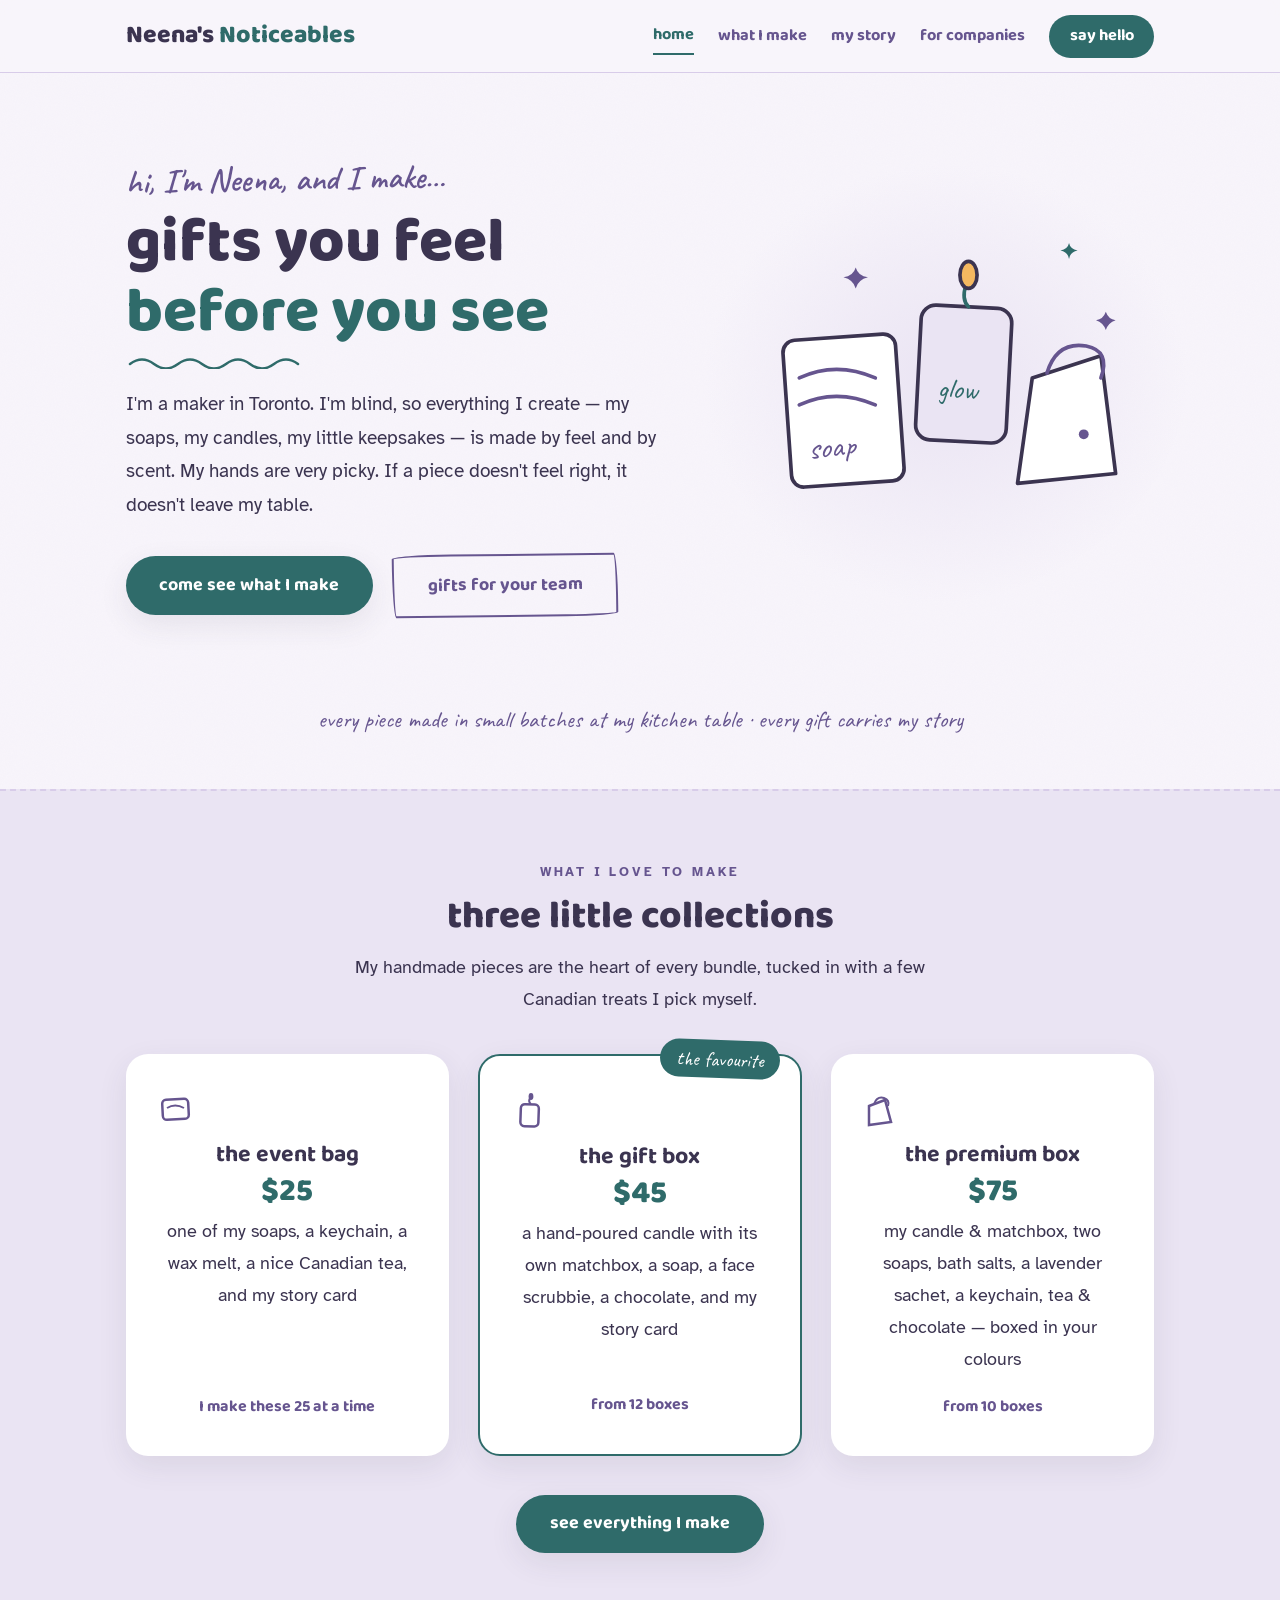
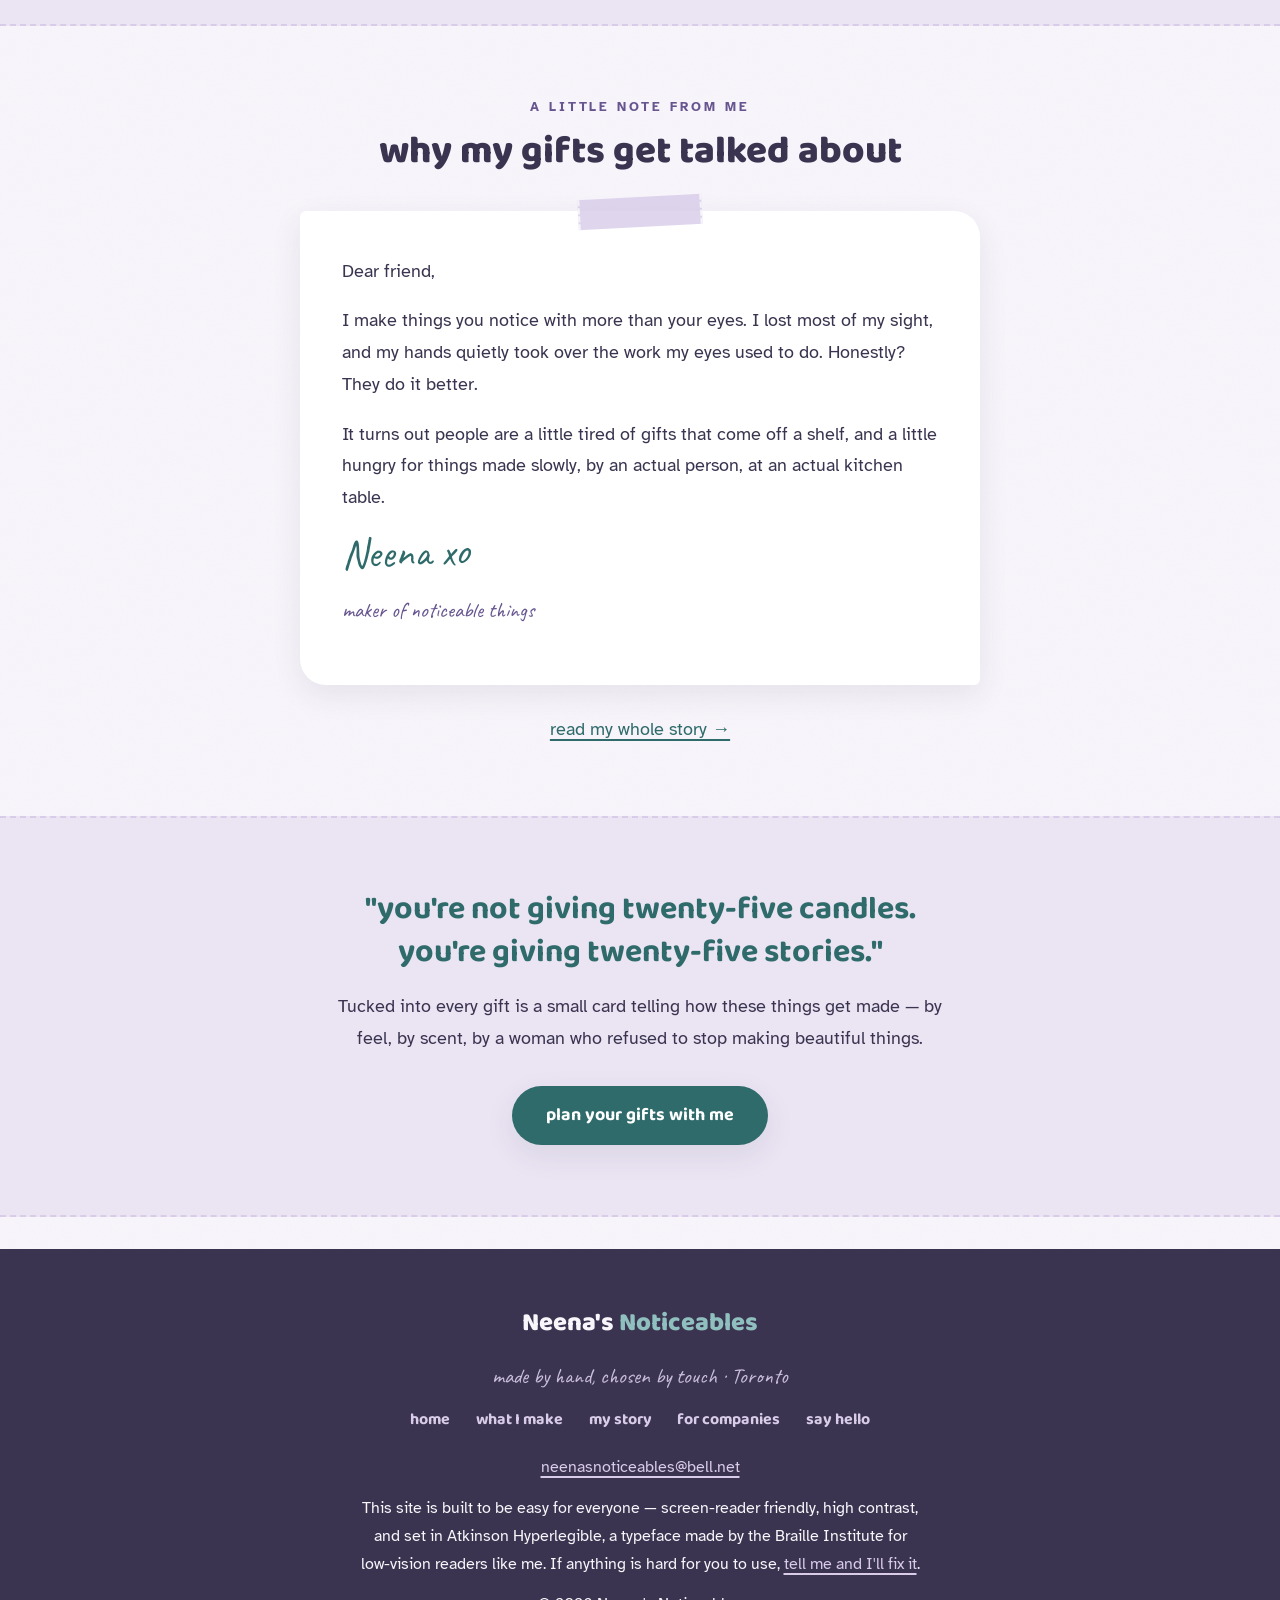
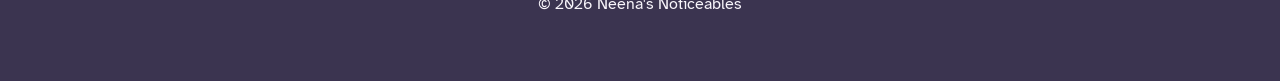
==== index.html @ d95deb3e "New hero hook: gifts you feel before you see" ====
<!DOCTYPE html>
<html lang="en">
<head>
<meta charset="UTF-8">
<meta name="viewport" content="width=device-width, initial-scale=1.0">
<title>Neena's Noticeables — handmade gifts you feel before you see</title>
<meta name="description" content="Handmade soaps, candles and keepsakes by Neena, a blind maker in Toronto. Gift bags for companies and people who want gifts worth talking about.">
<link rel="preconnect" href="https://fonts.googleapis.com">
<link rel="preconnect" href="https://fonts.gstatic.com" crossorigin>
<link href="https://fonts.googleapis.com/css2?family=Baloo+2:wght@500;600;700;800&family=Caveat:wght@600;700&family=Atkinson+Hyperlegible:ital,wght@0,400;0,700;1,400&display=swap" rel="stylesheet">
<link rel="stylesheet" href="styles.css">
</head>
<body>
<a class="skip-link" href="#main">Skip to main content</a>
<header class="site">
  <div class="bar">
    <a class="logo" href="/">Neena's <span>Noticeables</span></a>
    <nav class="main" aria-label="Main navigation">
      <a href="/" aria-current="page">home</a>
      <a href="/collections.html">what I make</a>
      <a href="/story.html">my story</a>
      <a href="/companies.html">for companies</a>
      <a class="cta" href="/contact.html">say hello</a>
    </nav>
  </div>
</header>
<main id="main">

<section class="hero">
  <div class="wrap">
    <div class="grid2">
      <div>
        <p class="hello">hi, I'm Neena, and I make…</p>
        <h1>gifts you feel <span>before you see</span></h1>
        <svg class="squiggle" width="190" height="14" viewBox="0 0 190 14" aria-hidden="true" fill="none"><path d="M4 9 q 12 -9 24 0 t 24 0 t 24 0 t 24 0 t 24 0 t 24 0 t 24 0" stroke="currentColor" stroke-width="2.5" stroke-linecap="round"/></svg>
        <p class="lede">I'm a maker in Toronto. I'm blind, so everything I create — my soaps, my candles, my little keepsakes — is made by feel and by scent. My hands are very picky. If a piece doesn't feel right, it doesn't leave my table.</p>
        <a class="btn" href="/collections.html">come see what I make</a>
        <a class="btn ghost" href="/companies.html" style="margin-left:0.9rem;">gifts for your team</a>
      </div>
      <div class="blob" aria-hidden="true">
        <svg viewBox="0 0 340 300" fill="none" xmlns="http://www.w3.org/2000/svg">
          <g stroke="#3B3450" stroke-width="3" stroke-linecap="round" stroke-linejoin="round">
            <rect x="36" y="120" width="92" height="120" rx="10" transform="rotate(-4 36 120)" fill="#fff"/>
            <path d="M50 150 q 30 -14 62 0" stroke="#66558F"/>
            <path d="M50 172 q 30 -14 62 0" stroke="#66558F"/>
            <text x="58" y="216" font-family="Caveat, cursive" font-size="26" fill="#66558F" stroke="none" transform="rotate(-4 58 216)">soap</text>
            <rect x="150" y="90" width="74" height="110" rx="12" transform="rotate(3 150 90)" fill="#EAE4F3"/>
            <path d="M186 74 q -4 12 2 18" stroke="#2F6B6A"/>
            <ellipse cx="188" cy="66" rx="7" ry="11" fill="#F4B860" stroke="#3B3450"/>
            <text x="162" y="166" font-family="Caveat, cursive" font-size="24" fill="#2F6B6A" stroke="none" transform="rotate(3 162 166)">glow</text>
            <path d="M240 150 l 56 -18 l 12 96 l -80 8 z" fill="#fff"/>
            <path d="M252 146 q 8 -26 32 -22 q 20 4 12 26" stroke="#66558F" fill="none"/>
            <circle cx="282" cy="196" r="4" fill="#66558F" stroke="none"/>
          </g>
          <g fill="#66558F">
            <path d="M96 60 q 2 7 10 8 q -8 2 -10 9 q -2 -7 -10 -9 q 8 -1 10 -8z"/>
            <path d="M300 96 q 2 6 8 7 q -6 2 -8 8 q -2 -6 -8 -8 q 6 -1 8 -7z"/>
            <path d="M270 40 q 1 5 7 6 q -6 1 -7 7 q -1 -6 -7 -7 q 6 -1 7 -6z" fill="#2F6B6A"/>
          </g>
        </svg>
      </div>
    </div>
  </div>
</section>

<div class="trustline">
  <div class="wrap"><p>every piece made in small batches at my kitchen table · every gift carries my story</p></div>
</div>

<section class="band">
  <div class="wrap center">
    <span class="eyebrow">what I love to make</span>
    <h2>three little collections</h2>
    <p class="narrow">My handmade pieces are the heart of every bundle, tucked in with a few Canadian treats I pick myself.</p>
    <div class="cards">
      <article class="card">
        <svg class="icon-doodle" width="38" height="38" viewBox="0 0 38 38" fill="none" aria-hidden="true"><rect x="6" y="10" width="26" height="20" rx="4" stroke="currentColor" stroke-width="2.5" transform="rotate(-3 6 10)"/><path d="M11 18 q 8 -5 17 0" stroke="currentColor" stroke-width="2"/></svg>
        <h3>the event bag</h3>
        <p class="price">$25</p>
        <p>one of my soaps, a keychain, a wax melt, a nice Canadian tea, and my story card</p>
        <p class="min">I make these 25 at a time</p>
      </article>
      <article class="card featured">
        <svg class="icon-doodle" width="38" height="38" viewBox="0 0 38 38" fill="none" aria-hidden="true"><rect x="10" y="12" width="18" height="22" rx="4" stroke="currentColor" stroke-width="2.5" transform="rotate(2 10 12)"/><path d="M19 6 q -2 4 1 6" stroke="currentColor" stroke-width="2"/><ellipse cx="20" cy="4.5" rx="2.4" ry="3.4" fill="currentColor"/></svg>
        <h3>the gift box</h3>
        <p class="price">$45</p>
        <p>a hand-poured candle with its own matchbox, a soap, a face scrubbie, a chocolate, and my story card</p>
        <p class="min">from 12 boxes</p>
      </article>
      <article class="card">
        <svg class="icon-doodle" width="38" height="38" viewBox="0 0 38 38" fill="none" aria-hidden="true"><path d="M8 16 l 16 -6 l 6 22 l -22 3 z" stroke="currentColor" stroke-width="2.5"/><path d="M13 14 q 3 -8 10 -6 q 6 2 4 8" stroke="currentColor" stroke-width="2" fill="none"/></svg>
        <h3>the premium box</h3>
        <p class="price">$75</p>
        <p>my candle &amp; matchbox, two soaps, bath salts, a lavender sachet, a keychain, tea &amp; chocolate — boxed in your colours</p>
        <p class="min">from 10 boxes</p>
      </article>
    </div>
    <p style="margin-top:2.4rem;"><a class="btn" href="/collections.html">see everything I make</a></p>
  </div>
</section>

<section>
  <div class="wrap center">
    <span class="eyebrow">a little note from me</span>
    <h2>why my gifts get talked about</h2>
    <div class="letter-card">
      <p>Dear friend,</p>
      <p>I make things you notice with more than your eyes. I lost most of my sight, and my hands quietly took over the work my eyes used to do. Honestly? They do it better.</p>
      <p>It turns out people are a little tired of gifts that come off a shelf, and a little hungry for things made slowly, by an actual person, at an actual kitchen table.</p>
      <p class="signature" aria-label="Signed, Neena">Neena xo</p>
      <p class="sigrole">maker of noticeable things</p>
    </div>
    <p style="margin-top:1.8rem;"><a href="/story.html">read my whole story →</a></p>
  </div>
</section>

<section class="band">
  <div class="wrap center">
    <p class="bigquote">"you're not giving twenty-five candles.<br>you're giving twenty-five stories."</p>
    <p class="narrow">Tucked into every gift is a small card telling how these things get made — by feel, by scent, by a woman who refused to stop making beautiful things.</p>
    <p style="margin-top:2rem;"><a class="btn" href="/contact.html">plan your gifts with me</a></p>
  </div>
</section>

</main>
<footer class="site-footer">
  <div class="wrap">
    <p style="font-family:'Baloo 2',cursive;font-weight:800;font-size:1.6rem;">Neena's <span style="color:#8FBFBE;">Noticeables</span></p>
    <p class="hand" style="font-size:1.35rem;color:#C9BEDD;">made by hand, chosen by touch · Toronto</p>
    <nav aria-label="Footer"><a href="/">home</a><a href="/collections.html">what I make</a><a href="/story.html">my story</a><a href="/companies.html">for companies</a><a href="/contact.html">say hello</a></nav>
    <p><a href="mailto:neenasnoticeables@bell.net">neenasnoticeables@bell.net</a></p>
    <p style="max-width:560px;margin:0.8rem auto;">This site is built to be easy for everyone — screen-reader friendly, high contrast, and set in Atkinson Hyperlegible, a typeface made by the Braille Institute for low-vision readers like me. If anything is hard for you to use, <a href="mailto:neenasnoticeables@bell.net">tell me and I'll fix it</a>.</p>
    <p>&copy; 2026 Neena's Noticeables</p>
  </div>
</footer>
</body>
</html>
---- styles.css ----
:root{--paper:#F8F5FB;--lavender:#EAE4F3;--lavender-deep:#D8CCE9;--ink:#3B3450;--teal:#2F6B6A;--teal-dark:#245453;--plum:#66558F;--white:#FFFFFF;--shadow:0 10px 30px rgba(59,52,80,0.09);}
*{margin:0;padding:0;box-sizing:border-box;}
html{scroll-behavior:smooth;}
body{background-color:var(--paper);background-image:url("data:image/svg+xml,%3Csvg xmlns='http://www.w3.org/2000/svg' width='240' height='240'%3E%3Cfilter id='n'%3E%3CfeTurbulence type='fractalNoise' baseFrequency='0.9' numOctaves='2'/%3E%3CfeColorMatrix values='0 0 0 0 0.42 0 0 0 0 0.37 0 0 0 0 0.56 0 0 0 0.03 0'/%3E%3C/filter%3E%3Crect width='240' height='240' filter='url(%23n)'/%3E%3C/svg%3E");color:var(--ink);font-family:'Atkinson Hyperlegible',Arial,sans-serif;font-size:1.14rem;line-height:1.75;overflow-x:hidden;}
h1,h2,h3{font-family:'Baloo 2',cursive;line-height:1.12;font-weight:800;color:var(--ink);}
h1{font-size:clamp(2.5rem,5.5vw,3.9rem);}
h2{font-size:clamp(1.8rem,3.6vw,2.4rem);margin-bottom:0.9rem;}
h3{font-size:1.45rem;font-weight:700;}
.hand{font-family:'Caveat',cursive;}
a{color:var(--teal);text-decoration-thickness:1.5px;text-underline-offset:4px;}
a:focus,button:focus,input:focus,textarea:focus,select:focus{outline:3px solid var(--teal);outline-offset:3px;}
.skip-link{position:absolute;left:-9999px;top:0;background:var(--ink);color:var(--paper);padding:0.8rem 1.4rem;z-index:200;font-weight:700;text-decoration:none;}
.skip-link:focus{left:0.5rem;top:0.5rem;}
.wrap{max-width:1080px;margin:0 auto;padding:0 1.6rem;}
.center{text-align:center;}
.narrow{max-width:640px;margin-left:auto;margin-right:auto;}
.eyebrow{display:block;text-transform:uppercase;letter-spacing:0.22em;font-size:0.8rem;font-weight:700;color:var(--plum);margin-bottom:0.7rem;}

header.site{position:sticky;top:0;z-index:100;background:rgba(248,245,251,0.85);backdrop-filter:blur(10px);-webkit-backdrop-filter:blur(10px);border-bottom:1px solid var(--lavender-deep);}
header.site .bar{max-width:1080px;margin:0 auto;padding:0.9rem 1.6rem;display:flex;align-items:center;justify-content:space-between;gap:1rem;flex-wrap:wrap;}
.logo{font-family:'Baloo 2',cursive;font-size:1.55rem;font-weight:800;color:var(--ink);text-decoration:none;}
.logo span{color:var(--teal);}
nav.main{display:flex;gap:1.5rem;flex-wrap:wrap;align-items:center;}
nav.main a{font-family:'Baloo 2',cursive;font-size:1.02rem;font-weight:700;color:var(--plum);text-decoration:none;padding:0.2rem 0;}
nav.main a:hover{color:var(--teal);text-decoration:underline;text-decoration-style:wavy;text-decoration-thickness:1.5px;text-underline-offset:6px;}
nav.main a[aria-current="page"]{color:var(--teal);border-bottom:2.5px solid var(--teal);}
nav.main a.cta{background:var(--teal);color:#fff;padding:0.45rem 1.3rem;border-radius:100px;border-bottom:none;}
nav.main a.cta:hover{background:var(--teal-dark);text-decoration:none;}

.btn{display:inline-block;font-family:'Baloo 2',cursive;font-size:1.12rem;font-weight:700;background:var(--teal);color:#fff;text-decoration:none;border:none;cursor:pointer;padding:0.85rem 2.1rem;border-radius:100px;box-shadow:var(--shadow);transition:transform .15s,background .15s;}
.btn:hover{background:var(--teal-dark);transform:translateY(-2px);}
.btn.ghost{background:transparent;color:var(--plum);border:2.5px solid var(--plum);border-radius:255px 18px 225px 18px/18px 225px 18px 255px;box-shadow:none;transform:rotate(-0.6deg);}
.btn.ghost:hover{background:var(--plum);color:#fff;}

section{padding:4.4rem 0;}
.hero{padding:4.8rem 0 4rem;position:relative;}
.hero .grid2{display:grid;grid-template-columns:1.15fr 0.85fr;gap:3rem;align-items:center;}
.hero .hello{font-family:'Caveat',cursive;font-size:clamp(1.6rem,3vw,2.1rem);font-weight:600;color:var(--plum);display:inline-block;transform:rotate(-1deg);}
.hero h1 span{color:var(--teal);}
.hero p.lede{font-size:1.2rem;margin:1.2rem 0 2rem;max-width:540px;}
.blob{position:relative;}
.blob::before{content:"";position:absolute;inset:-8%;background:radial-gradient(closest-side,var(--lavender) 0%,transparent 100%);border-radius:48% 52% 55% 45%/50% 46% 54% 50%;z-index:0;}
.blob svg{position:relative;z-index:1;width:100%;height:auto;}
.squiggle{display:block;margin:0.4rem 0 0;color:var(--teal);}

.trustline{padding:1.2rem 0 3rem;}
.trustline p{font-family:'Caveat',cursive;font-size:1.45rem;color:var(--plum);text-align:center;}

.cards{display:grid;grid-template-columns:repeat(auto-fit,minmax(255px,1fr));gap:1.8rem;margin-top:2.4rem;}
.card{background:var(--white);border-radius:22px;padding:2.2rem 1.9rem;box-shadow:var(--shadow);display:flex;flex-direction:column;gap:0.5rem;transition:transform .18s;}
.card:hover{transform:translateY(-4px) rotate(-0.4deg);}
.card .price{font-family:'Baloo 2',cursive;font-size:2rem;font-weight:800;color:var(--teal);line-height:1;}
.card .min{font-family:'Baloo 2',cursive;font-size:1rem;font-weight:700;color:var(--plum);margin-top:auto;padding-top:0.6rem;}
.card.featured{border:2.5px solid var(--teal);position:relative;}
.card.featured::after{content:"the favourite";font-family:'Caveat',cursive;font-size:1.25rem;color:#fff;background:var(--teal);padding:0.1rem 1rem;border-radius:100px;position:absolute;top:-16px;right:20px;transform:rotate(2deg);}
.icon-doodle{color:var(--plum);margin-bottom:0.4rem;}

.band{background:var(--lavender);border-top:2.5px dashed var(--lavender-deep);border-bottom:2.5px dashed var(--lavender-deep);}
.bigquote{font-family:'Baloo 2',cursive;font-weight:700;font-size:clamp(1.5rem,3vw,2rem);color:var(--teal);line-height:1.35;max-width:680px;margin:0 auto 1rem;}

.letter-card{background:var(--white);max-width:680px;margin:2.4rem auto 0;padding:2.8rem 2.6rem 2.4rem;text-align:left;border-radius:6px 26px 6px 26px;box-shadow:var(--shadow);position:relative;}
.letter-card::before{content:"";position:absolute;top:-14px;left:50%;transform:translateX(-50%) rotate(-3deg);width:120px;height:30px;background:rgba(216,204,233,0.8);border-left:2px dashed rgba(255,255,255,0.7);border-right:2px dashed rgba(255,255,255,0.7);}
.letter-card p{margin-bottom:1.1rem;}
.signature{font-family:'Caveat',cursive;font-size:2.6rem;color:var(--teal);line-height:1;transform:rotate(-2deg);display:inline-block;}
.sigrole{font-family:'Caveat',cursive;font-size:1.35rem;color:var(--plum);}

.steps{max-width:620px;margin:2.2rem auto 0;text-align:left;}
.step{display:flex;gap:1.3rem;margin-bottom:1.7rem;align-items:baseline;}
.step .num{font-family:'Baloo 2',cursive;font-size:1.8rem;font-weight:800;color:var(--teal);min-width:2.1rem;text-align:center;line-height:1;}
.step p strong{font-family:'Baloo 2',cursive;font-size:1.22rem;font-weight:700;display:block;line-height:1.25;}

form.sheet{max-width:560px;margin:2.2rem auto 0;text-align:left;background:var(--white);padding:2.6rem 2.4rem;border-radius:22px;box-shadow:var(--shadow);}
.field{margin-bottom:1.4rem;}
label{display:block;font-family:'Baloo 2',cursive;font-size:1.08rem;font-weight:700;margin-bottom:0.3rem;}
input,textarea,select{width:100%;padding:0.8rem;font-size:1.08rem;font-family:'Atkinson Hyperlegible',Arial,sans-serif;border:2px solid var(--lavender-deep);border-radius:12px;background:var(--paper);color:var(--ink);}
input:focus,textarea:focus,select:focus{border-color:var(--teal);}
textarea{min-height:120px;}

.faq details{background:var(--white);border-radius:16px;box-shadow:var(--shadow);margin-bottom:1rem;padding:1.1rem 1.5rem;}
.faq summary{font-family:'Baloo 2',cursive;font-weight:700;font-size:1.15rem;cursor:pointer;color:var(--ink);}
.faq details[open] summary{color:var(--teal);margin-bottom:0.5rem;}

footer.site-footer{background:var(--ink);color:var(--paper);padding:3.2rem 0;font-size:1rem;text-align:center;margin-top:2rem;}
footer.site-footer a{color:var(--lavender-deep);}
footer.site-footer p{margin-bottom:0.7rem;}
footer.site-footer nav{display:flex;gap:1.6rem;justify-content:center;flex-wrap:wrap;margin-bottom:1.2rem;}
footer.site-footer nav a{font-family:'Baloo 2',cursive;font-weight:700;text-decoration:none;}
footer.site-footer nav a:hover{text-decoration:underline;}

@media (max-width:820px){.hero .grid2{grid-template-columns:1fr;gap:2rem;}.blob{max-width:420px;margin:0 auto;}}
@media (prefers-reduced-motion:reduce){*{transition:none!important;animation:none!important;}html{scroll-behavior:auto;}}
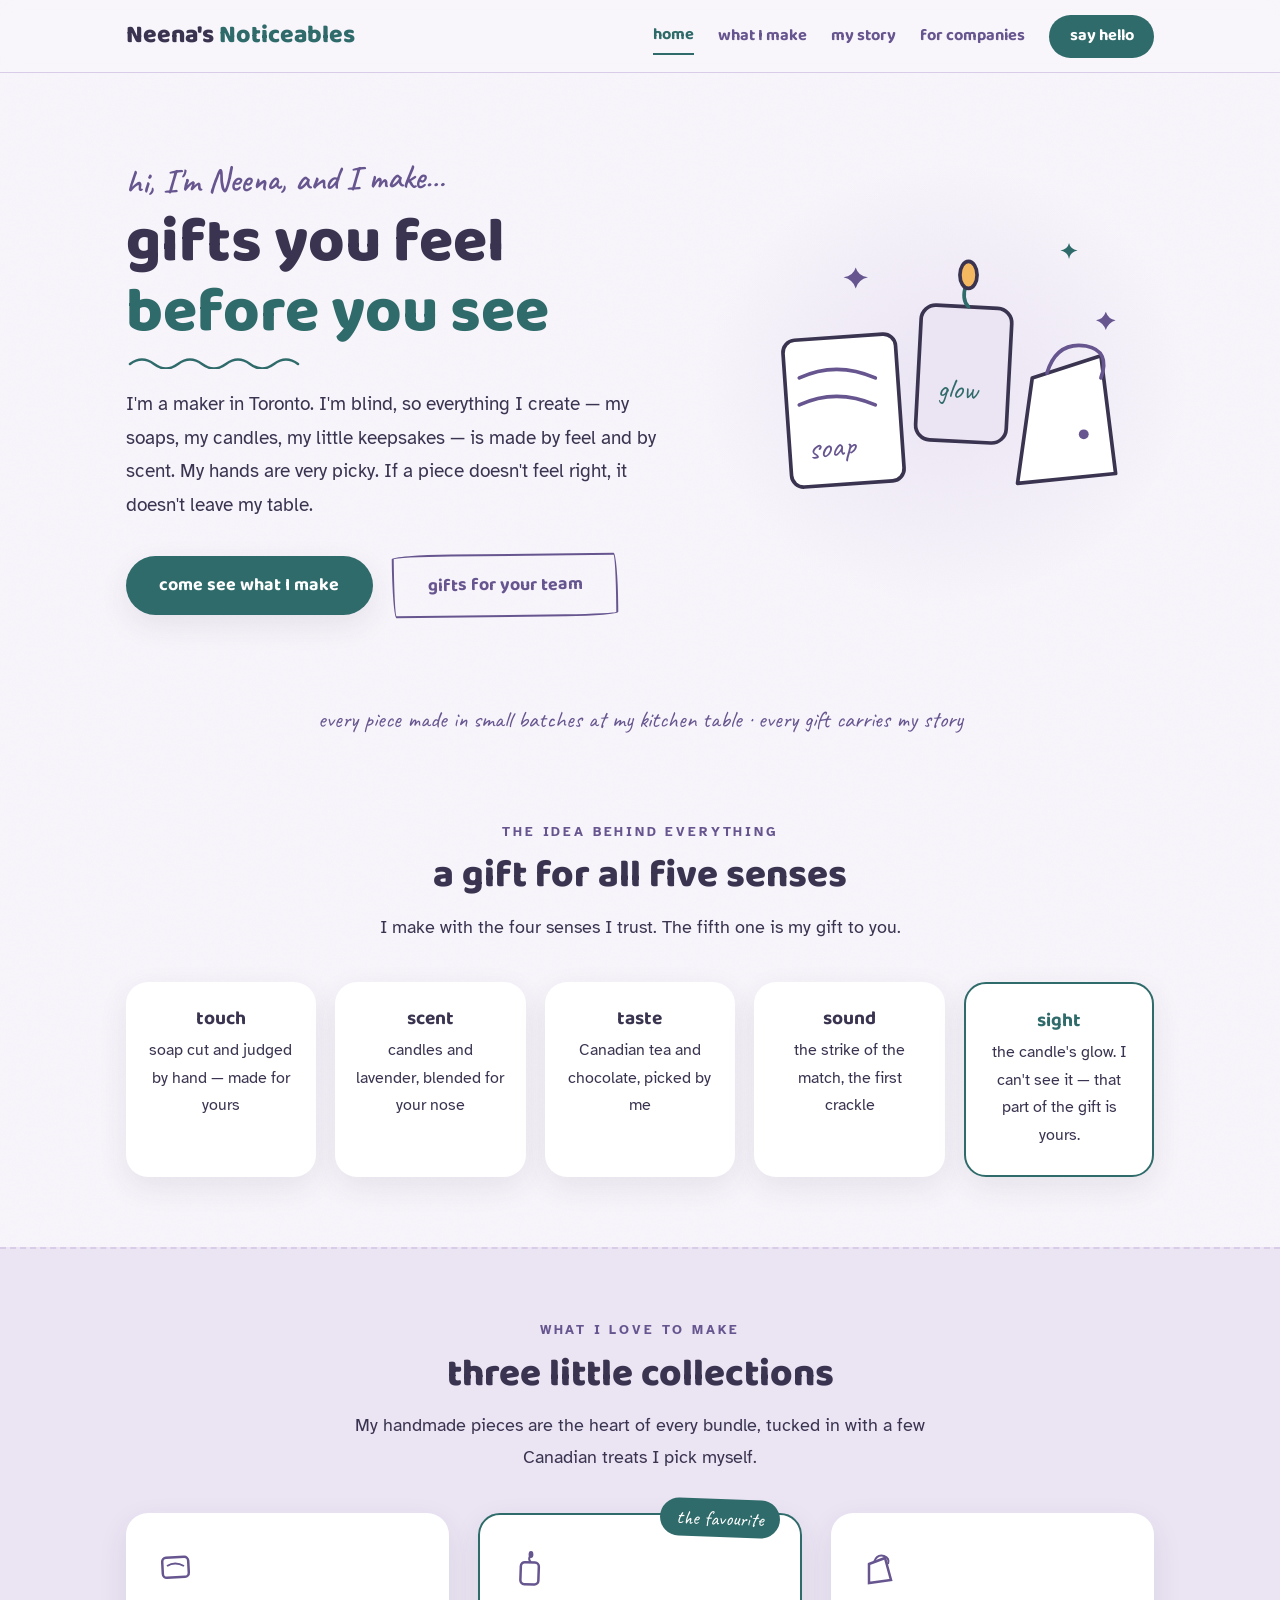
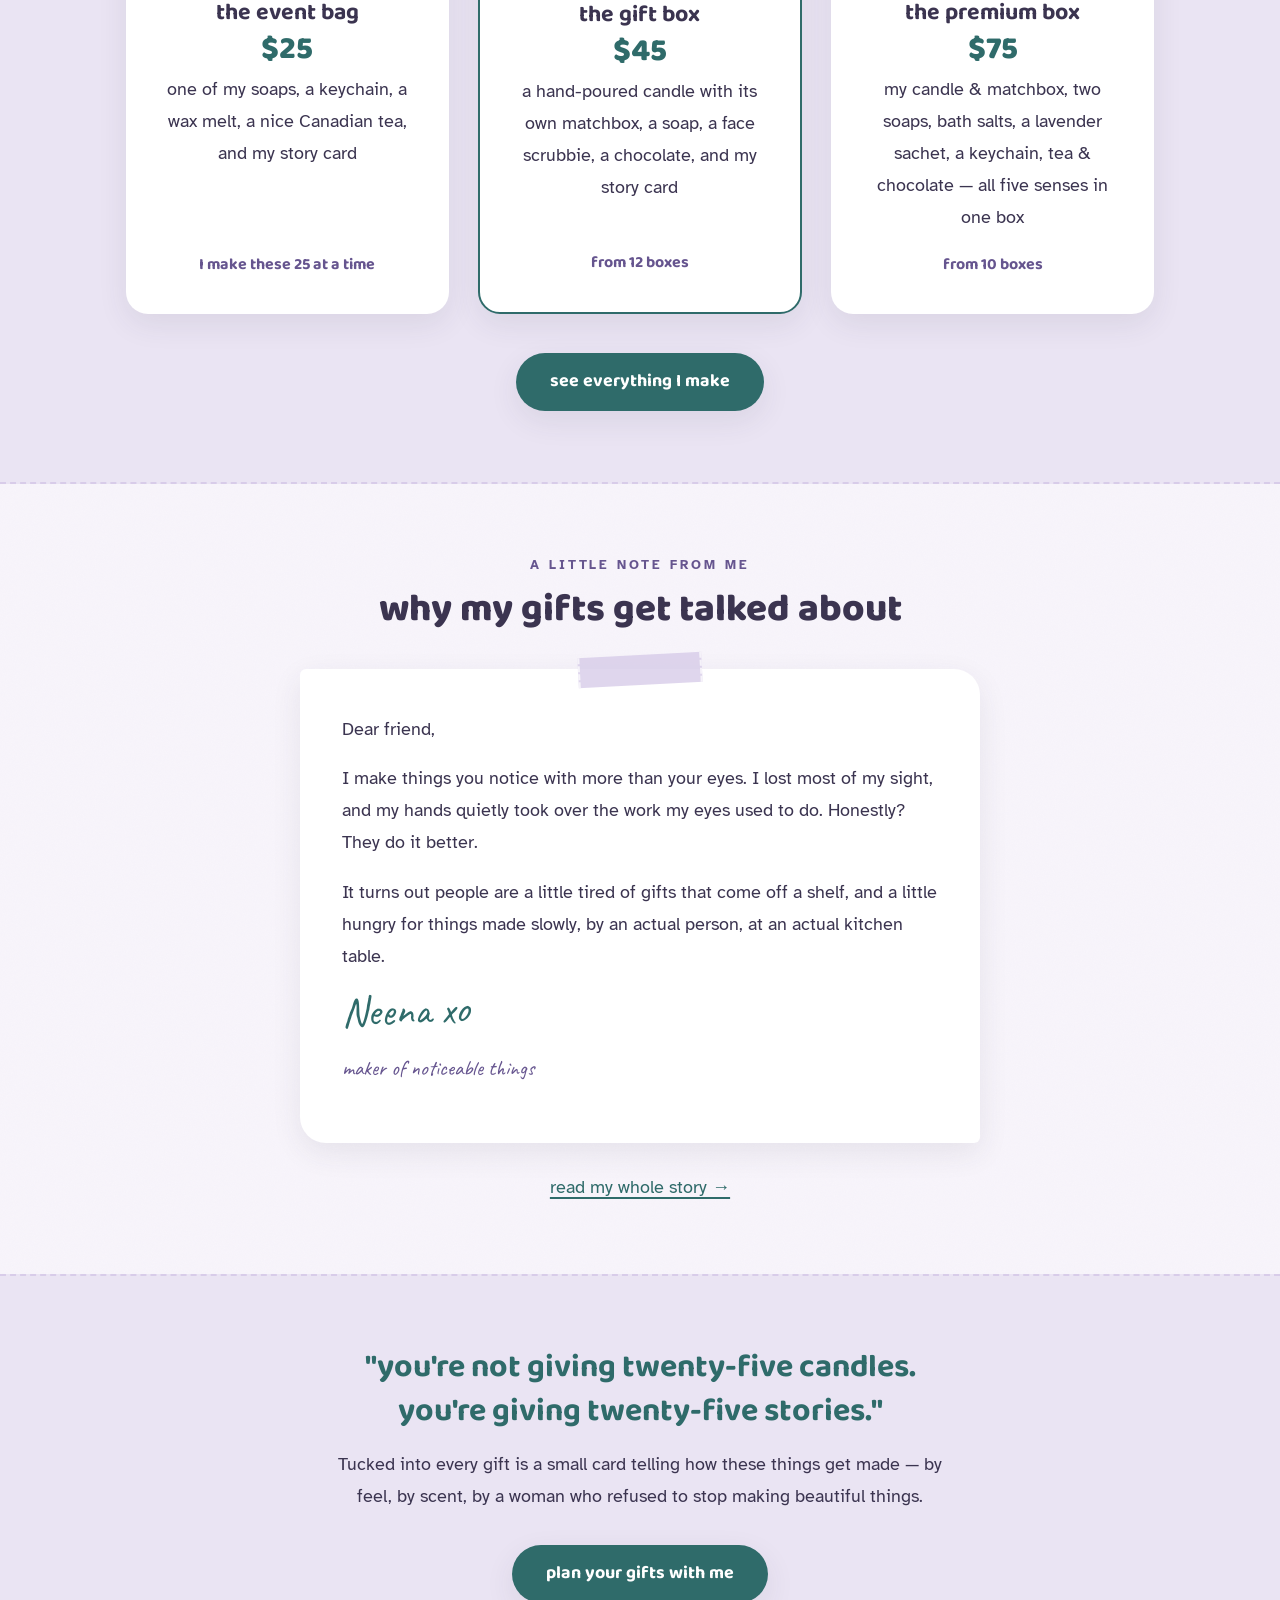
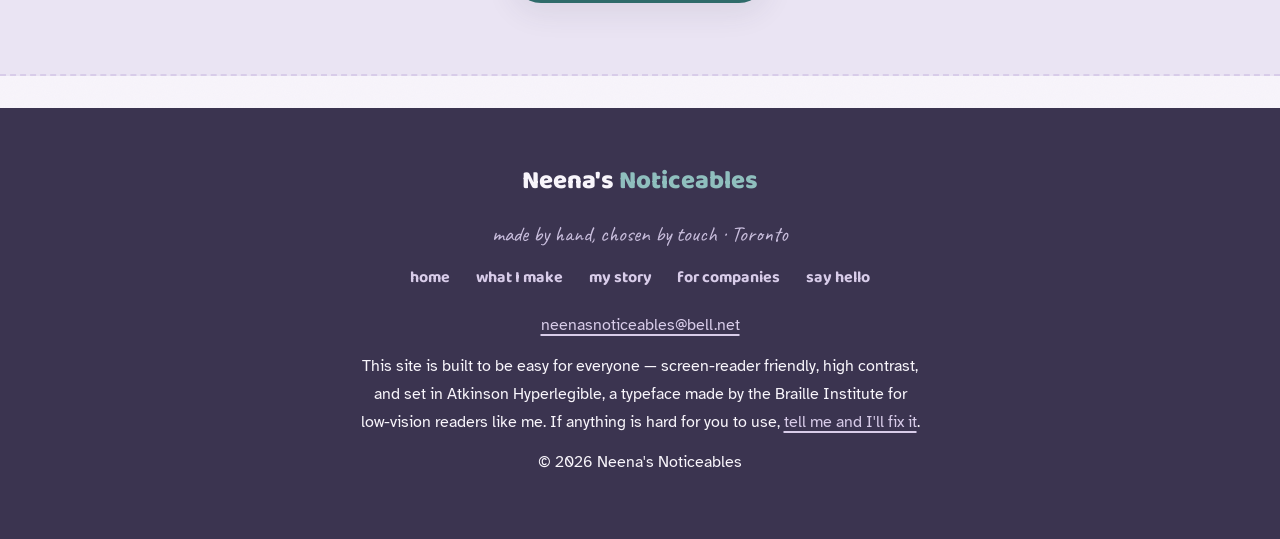
==== commit 1c9a06c2: "Add five senses section — the brand concept" ====
--- a/index.html
+++ b/index.html
@@ -4,7 +4,7 @@
 <meta charset="UTF-8">
 <meta name="viewport" content="width=device-width, initial-scale=1.0">
 <title>Neena's Noticeables — handmade gifts you feel before you see</title>
-<meta name="description" content="Handmade soaps, candles and keepsakes by Neena, a blind maker in Toronto. Gift bags for companies and people who want gifts worth talking about.">
+<meta name="description" content="Handmade soaps, candles and keepsakes by Neena, a blind maker in Toronto. Five-senses gift experiences for companies and people who want gifts worth talking about.">
 <link rel="preconnect" href="https://fonts.googleapis.com">
 <link rel="preconnect" href="https://fonts.gstatic.com" crossorigin>
 <link href="https://fonts.googleapis.com/css2?family=Baloo+2:wght@500;600;700;800&family=Caveat:wght@600;700&family=Atkinson+Hyperlegible:ital,wght@0,400;0,700;1,400&display=swap" rel="stylesheet">
@@ -67,6 +67,21 @@
   <div class="wrap"><p>every piece made in small batches at my kitchen table · every gift carries my story</p></div>
 </div>
 
+<section style="padding-top:2rem;">
+  <div class="wrap center">
+    <span class="eyebrow">the idea behind everything</span>
+    <h2>a gift for all five senses</h2>
+    <p class="narrow">I make with the four senses I trust. The fifth one is my gift to you.</p>
+    <div class="cards" style="grid-template-columns:repeat(auto-fit,minmax(168px,1fr));gap:1.2rem;">
+      <div class="card" style="padding:1.6rem 1.3rem;"><h3 style="font-size:1.2rem;">touch</h3><p style="font-size:0.98rem;">soap cut and judged by hand — made for yours</p></div>
+      <div class="card" style="padding:1.6rem 1.3rem;"><h3 style="font-size:1.2rem;">scent</h3><p style="font-size:0.98rem;">candles and lavender, blended for your nose</p></div>
+      <div class="card" style="padding:1.6rem 1.3rem;"><h3 style="font-size:1.2rem;">taste</h3><p style="font-size:0.98rem;">Canadian tea and chocolate, picked by me</p></div>
+      <div class="card" style="padding:1.6rem 1.3rem;"><h3 style="font-size:1.2rem;">sound</h3><p style="font-size:0.98rem;">the strike of the match, the first crackle</p></div>
+      <div class="card" style="padding:1.6rem 1.3rem;border:2.5px solid var(--teal);"><h3 style="font-size:1.2rem;color:var(--teal);">sight</h3><p style="font-size:0.98rem;">the candle's glow. I can't see it — that part of the gift is yours.</p></div>
+    </div>
+  </div>
+</section>
+
 <section class="band">
   <div class="wrap center">
     <span class="eyebrow">what I love to make</span>
@@ -91,7 +106,7 @@
         <svg class="icon-doodle" width="38" height="38" viewBox="0 0 38 38" fill="none" aria-hidden="true"><path d="M8 16 l 16 -6 l 6 22 l -22 3 z" stroke="currentColor" stroke-width="2.5"/><path d="M13 14 q 3 -8 10 -6 q 6 2 4 8" stroke="currentColor" stroke-width="2" fill="none"/></svg>
         <h3>the premium box</h3>
         <p class="price">$75</p>
-        <p>my candle &amp; matchbox, two soaps, bath salts, a lavender sachet, a keychain, tea &amp; chocolate — boxed in your colours</p>
+        <p>my candle &amp; matchbox, two soaps, bath salts, a lavender sachet, a keychain, tea &amp; chocolate — all five senses in one box</p>
         <p class="min">from 10 boxes</p>
       </article>
     </div>
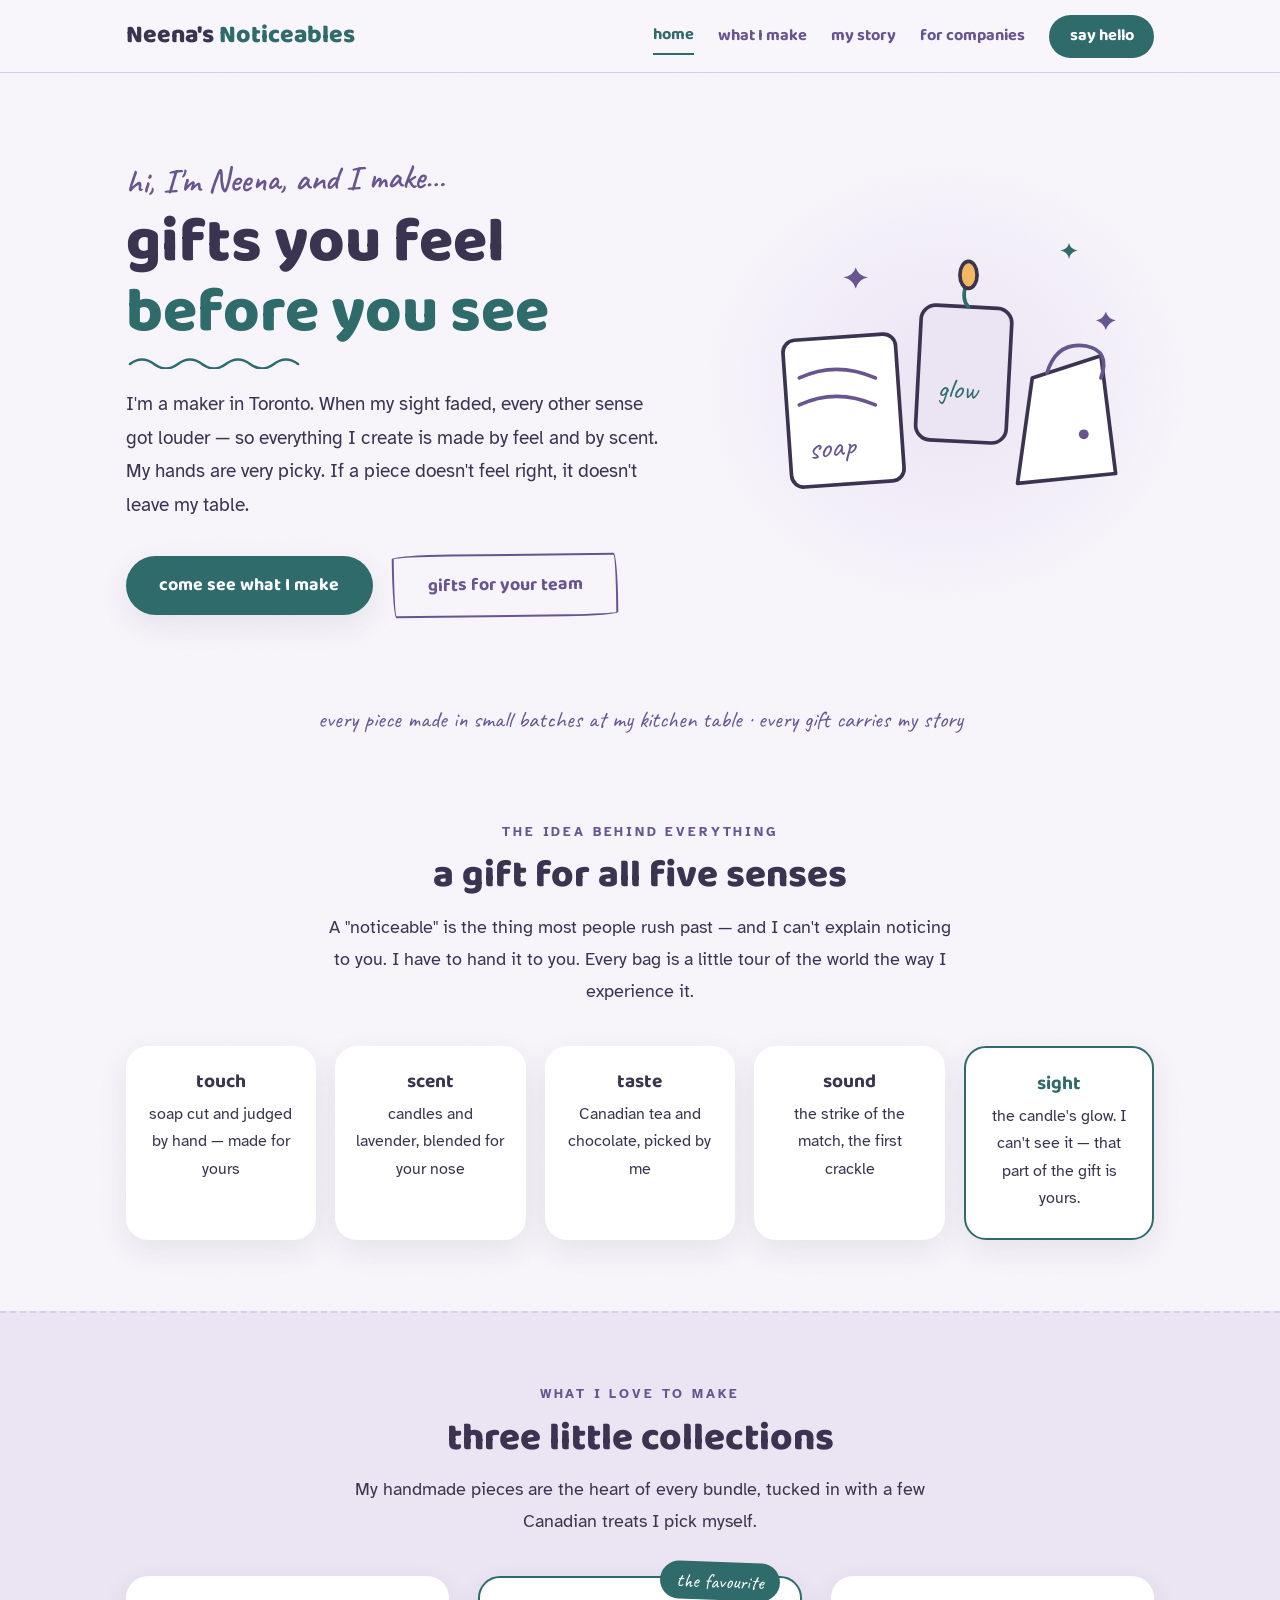
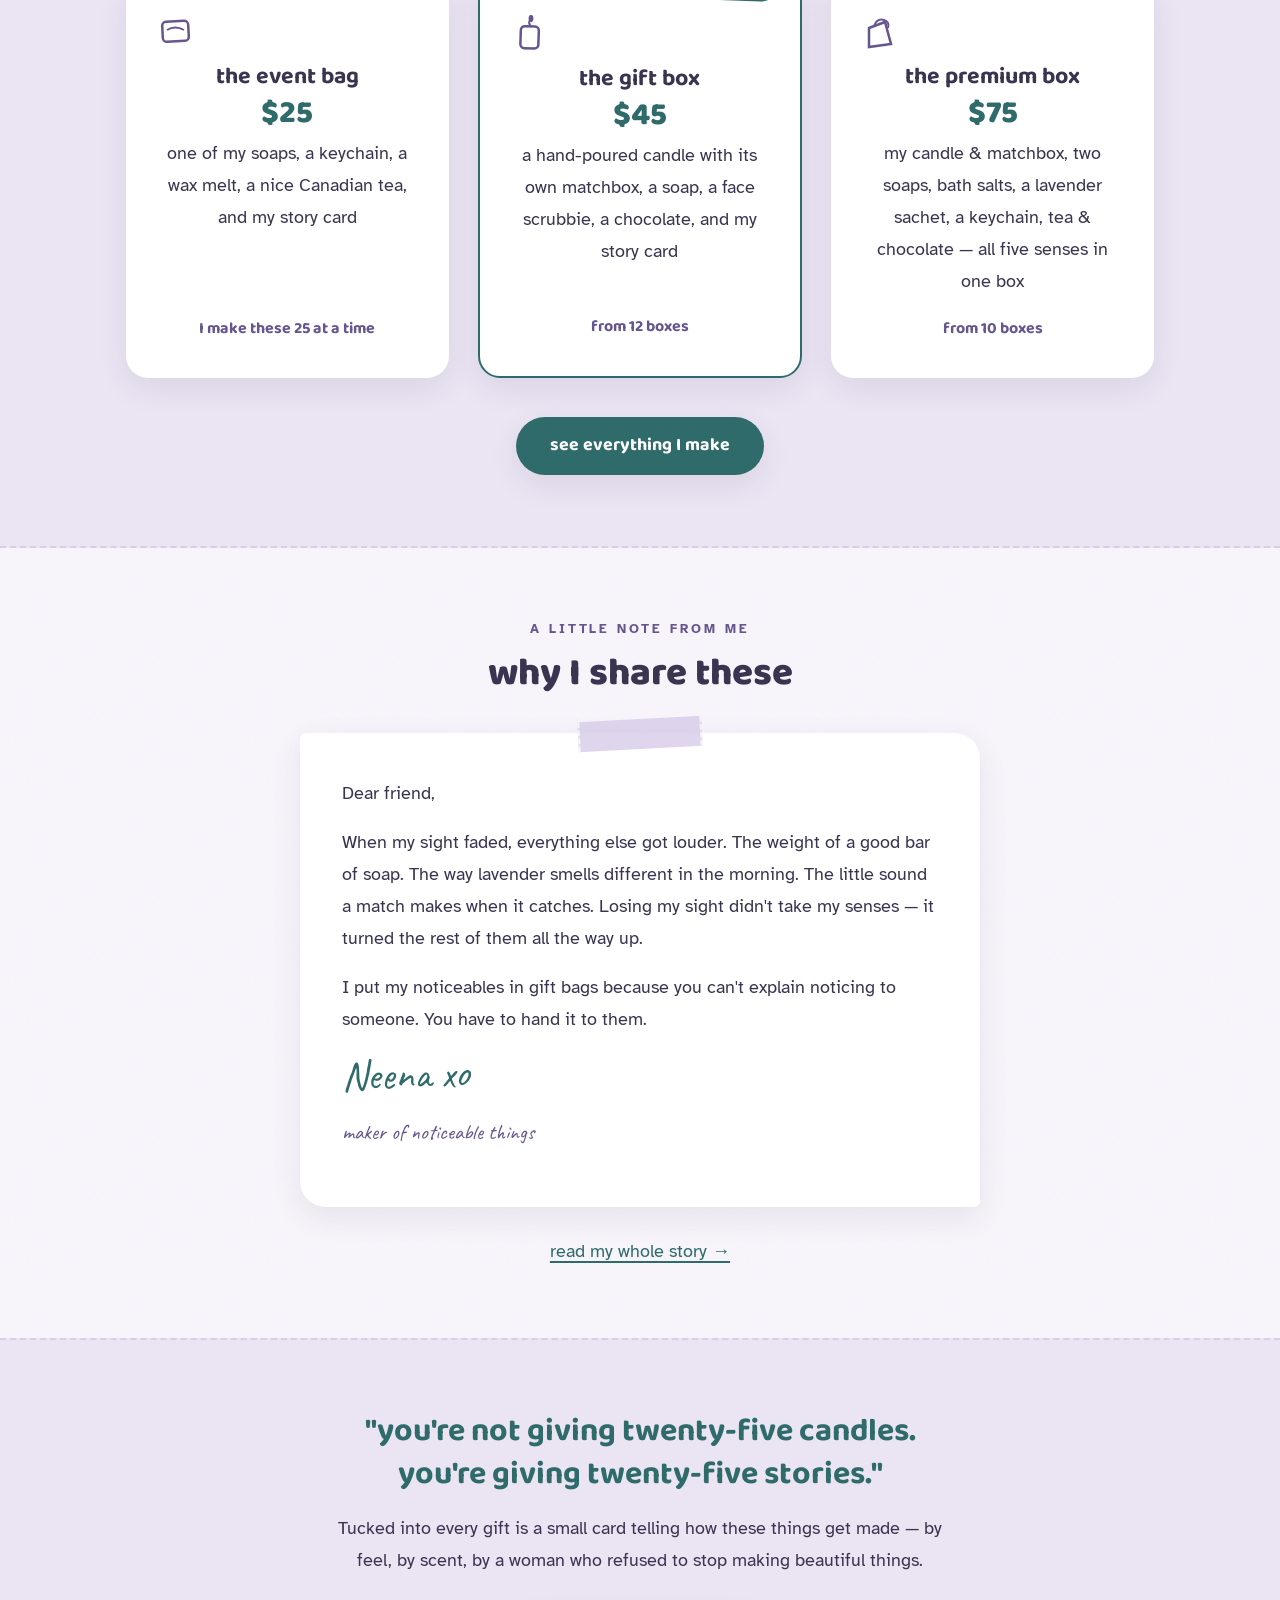
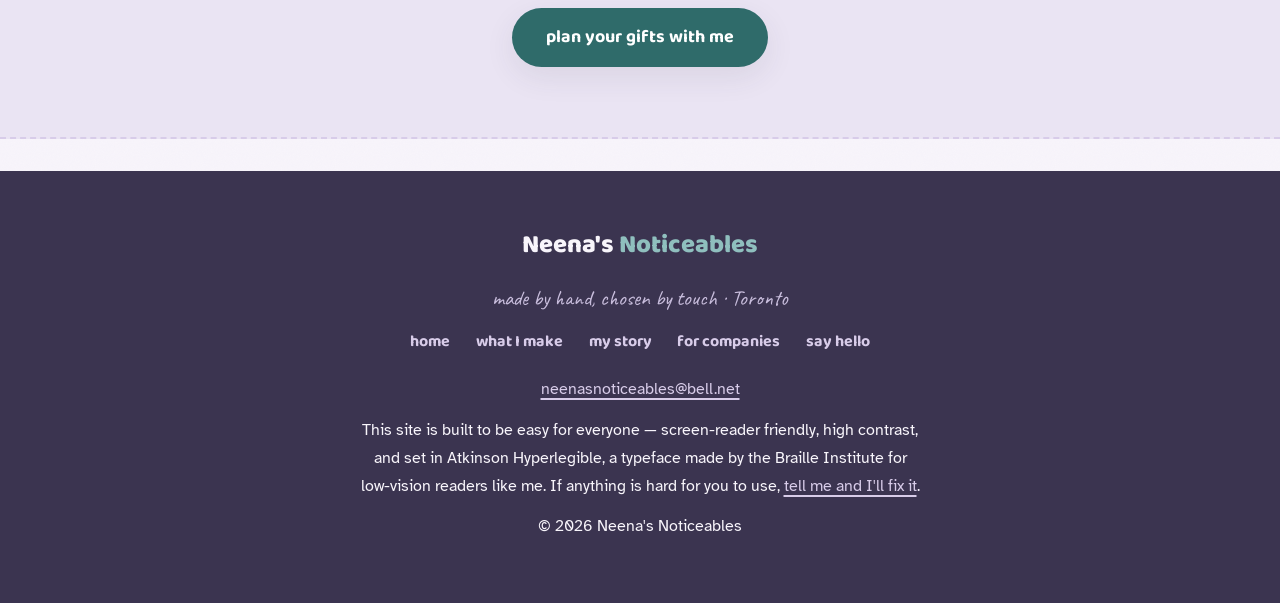
==== commit d6ca0b0a: "Homepage: echo the why — noticing as the thing being gifted" ====
--- a/index.html
+++ b/index.html
@@ -33,7 +33,7 @@
         <p class="hello">hi, I'm Neena, and I make…</p>
         <h1>gifts you feel <span>before you see</span></h1>
         <svg class="squiggle" width="190" height="14" viewBox="0 0 190 14" aria-hidden="true" fill="none"><path d="M4 9 q 12 -9 24 0 t 24 0 t 24 0 t 24 0 t 24 0 t 24 0 t 24 0" stroke="currentColor" stroke-width="2.5" stroke-linecap="round"/></svg>
-        <p class="lede">I'm a maker in Toronto. I'm blind, so everything I create — my soaps, my candles, my little keepsakes — is made by feel and by scent. My hands are very picky. If a piece doesn't feel right, it doesn't leave my table.</p>
+        <p class="lede">I'm a maker in Toronto. When my sight faded, every other sense got louder — so everything I create is made by feel and by scent. My hands are very picky. If a piece doesn't feel right, it doesn't leave my table.</p>
         <a class="btn" href="/collections.html">come see what I make</a>
         <a class="btn ghost" href="/companies.html" style="margin-left:0.9rem;">gifts for your team</a>
       </div>
@@ -71,7 +71,7 @@
   <div class="wrap center">
     <span class="eyebrow">the idea behind everything</span>
     <h2>a gift for all five senses</h2>
-    <p class="narrow">I make with the four senses I trust. The fifth one is my gift to you.</p>
+    <p class="narrow">A "noticeable" is the thing most people rush past — and I can't explain noticing to you. I have to hand it to you. Every bag is a little tour of the world the way I experience it.</p>
     <div class="cards" style="grid-template-columns:repeat(auto-fit,minmax(168px,1fr));gap:1.2rem;">
       <div class="card" style="padding:1.6rem 1.3rem;"><h3 style="font-size:1.2rem;">touch</h3><p style="font-size:0.98rem;">soap cut and judged by hand — made for yours</p></div>
       <div class="card" style="padding:1.6rem 1.3rem;"><h3 style="font-size:1.2rem;">scent</h3><p style="font-size:0.98rem;">candles and lavender, blended for your nose</p></div>
@@ -117,11 +117,11 @@
 <section>
   <div class="wrap center">
     <span class="eyebrow">a little note from me</span>
-    <h2>why my gifts get talked about</h2>
+    <h2>why I share these</h2>
     <div class="letter-card">
       <p>Dear friend,</p>
-      <p>I make things you notice with more than your eyes. I lost most of my sight, and my hands quietly took over the work my eyes used to do. Honestly? They do it better.</p>
-      <p>It turns out people are a little tired of gifts that come off a shelf, and a little hungry for things made slowly, by an actual person, at an actual kitchen table.</p>
+      <p>When my sight faded, everything else got louder. The weight of a good bar of soap. The way lavender smells different in the morning. The little sound a match makes when it catches. Losing my sight didn't take my senses — it turned the rest of them all the way up.</p>
+      <p>I put my noticeables in gift bags because you can't explain noticing to someone. You have to hand it to them.</p>
       <p class="signature" aria-label="Signed, Neena">Neena xo</p>
       <p class="sigrole">maker of noticeable things</p>
     </div>
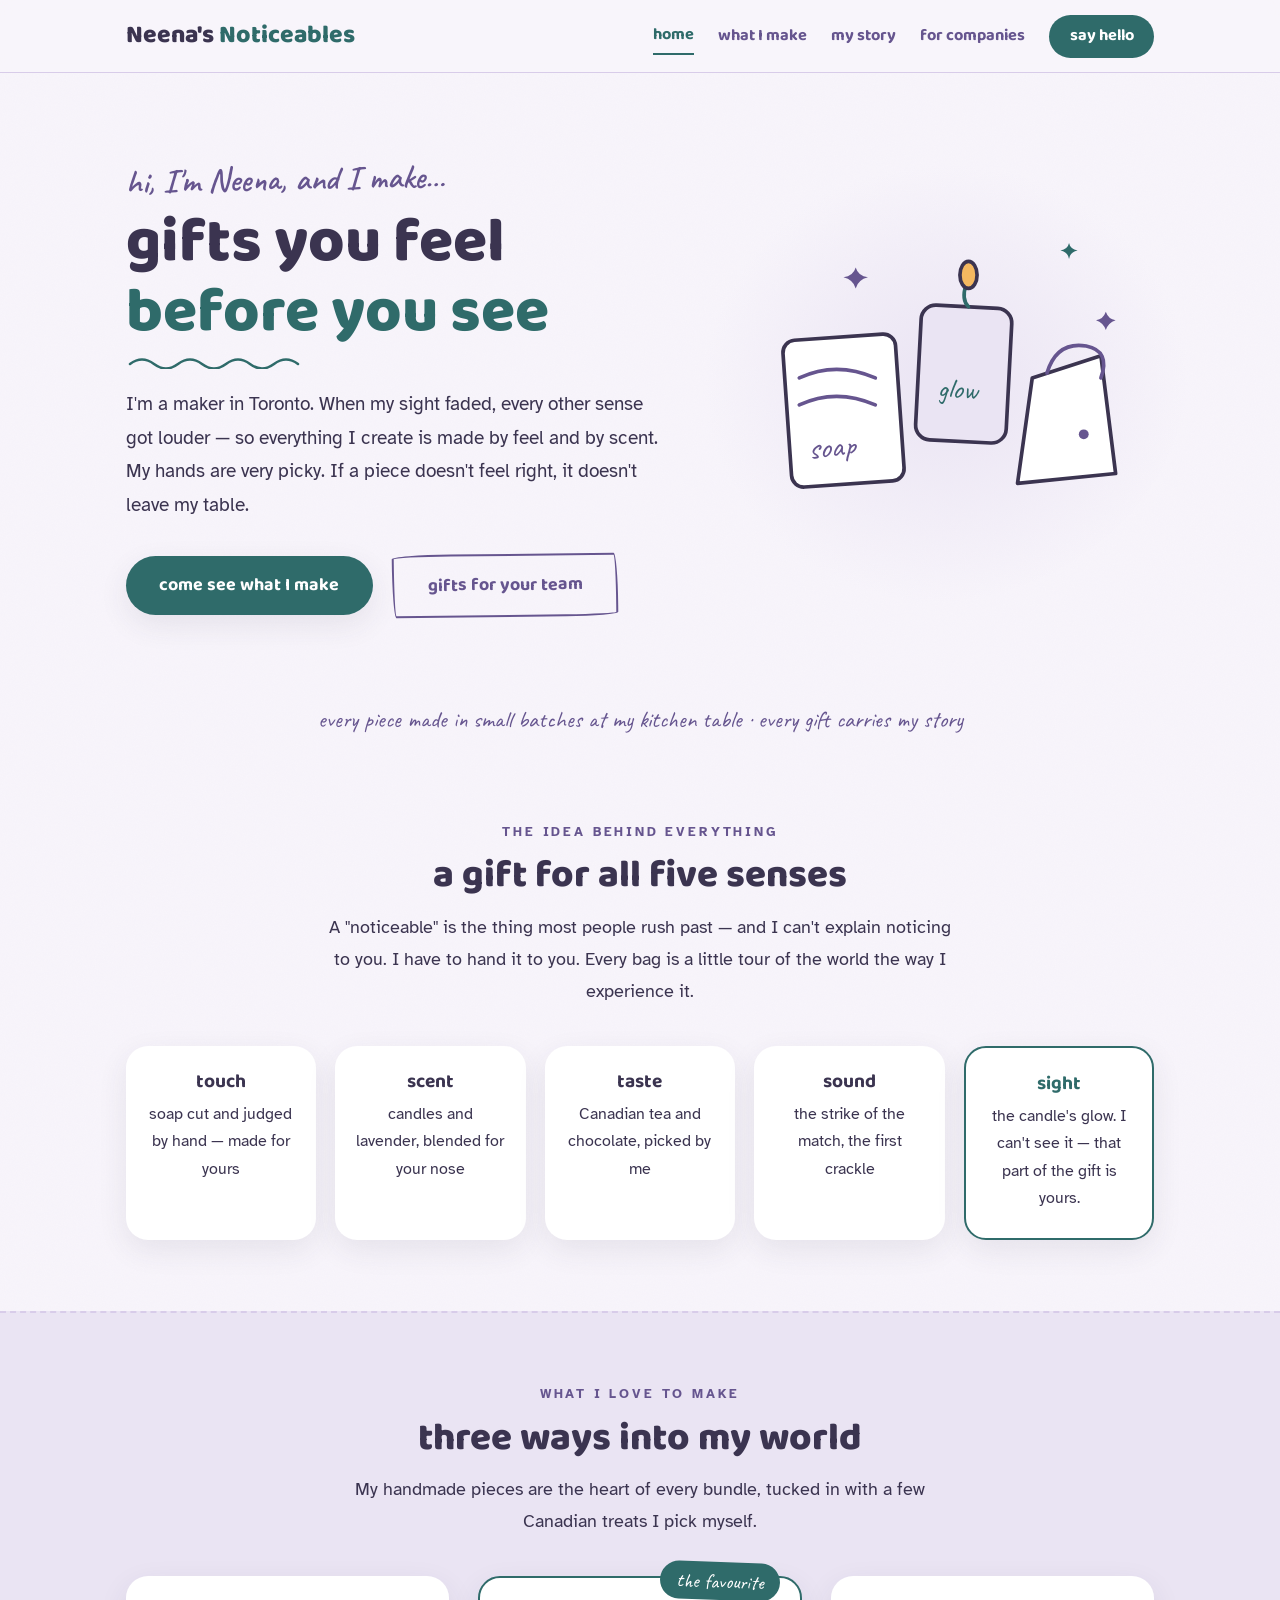
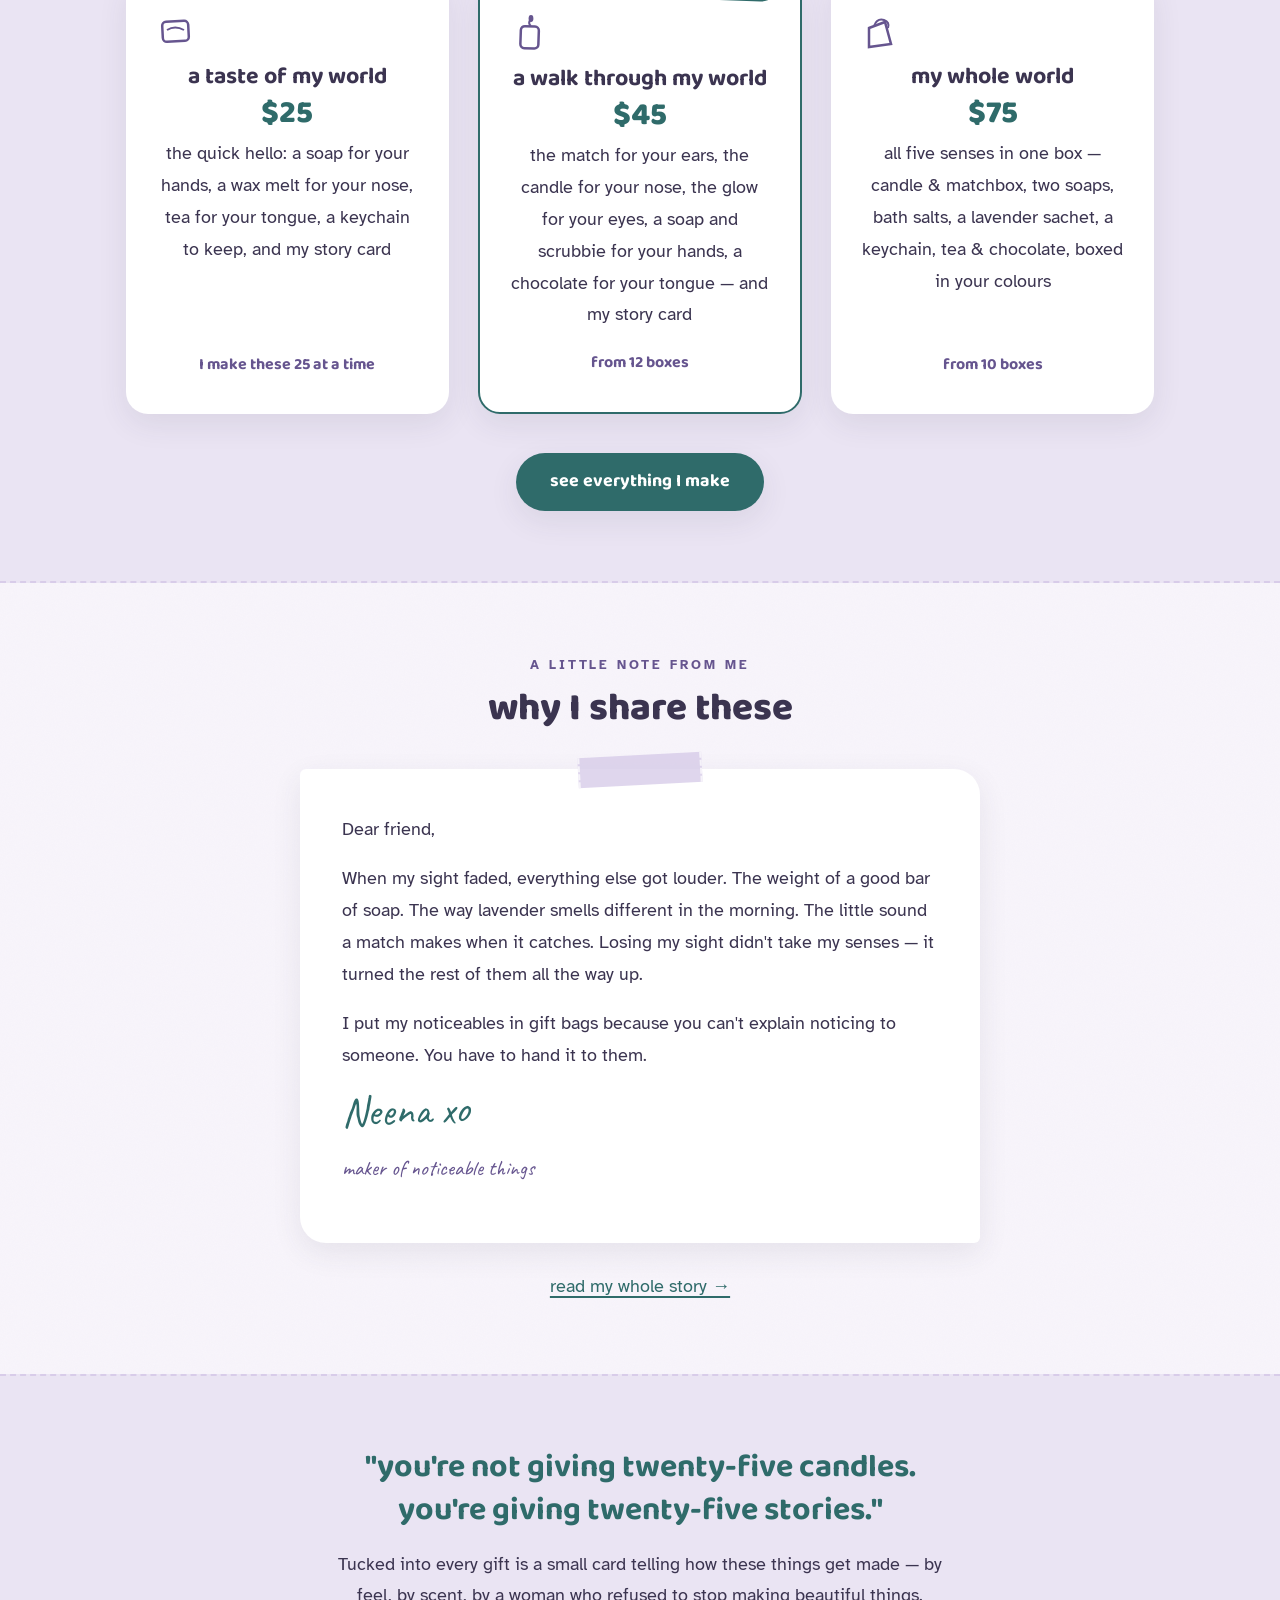
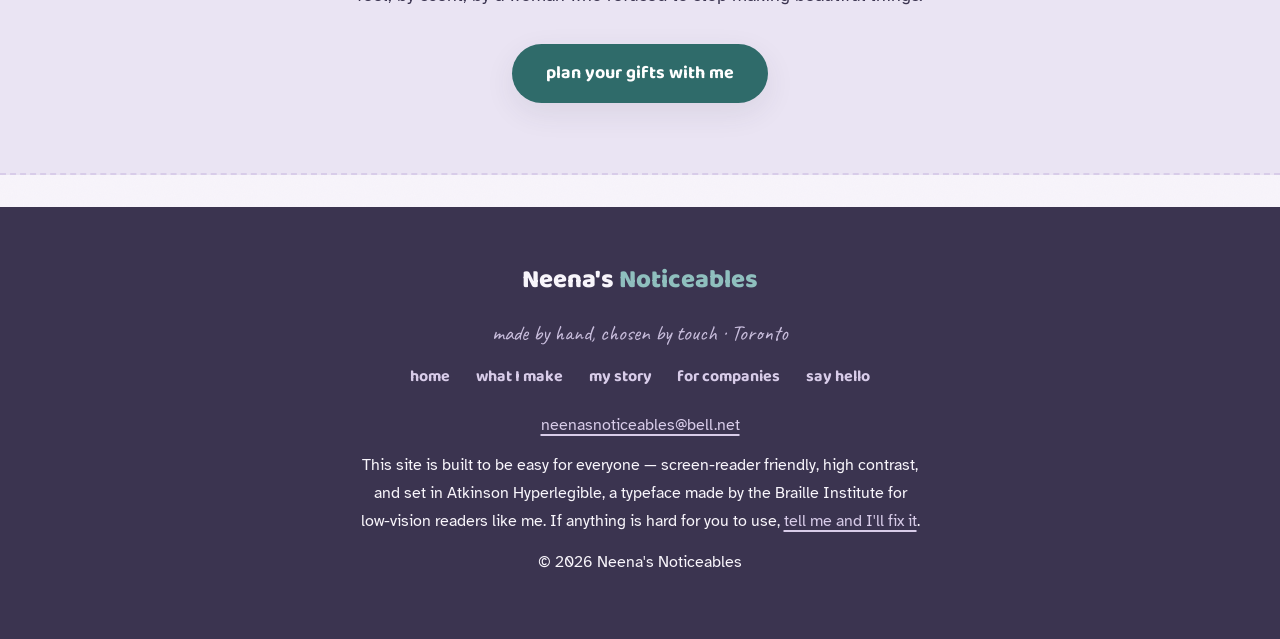
==== commit 4d2269e0: "Sync homepage and contact form to new package names" ====
--- a/index.html
+++ b/index.html
@@ -85,28 +85,28 @@
 <section class="band">
   <div class="wrap center">
     <span class="eyebrow">what I love to make</span>
-    <h2>three little collections</h2>
+    <h2>three ways into my world</h2>
     <p class="narrow">My handmade pieces are the heart of every bundle, tucked in with a few Canadian treats I pick myself.</p>
     <div class="cards">
       <article class="card">
         <svg class="icon-doodle" width="38" height="38" viewBox="0 0 38 38" fill="none" aria-hidden="true"><rect x="6" y="10" width="26" height="20" rx="4" stroke="currentColor" stroke-width="2.5" transform="rotate(-3 6 10)"/><path d="M11 18 q 8 -5 17 0" stroke="currentColor" stroke-width="2"/></svg>
-        <h3>the event bag</h3>
+        <h3>a taste of my world</h3>
         <p class="price">$25</p>
-        <p>one of my soaps, a keychain, a wax melt, a nice Canadian tea, and my story card</p>
+        <p>the quick hello: a soap for your hands, a wax melt for your nose, tea for your tongue, a keychain to keep, and my story card</p>
         <p class="min">I make these 25 at a time</p>
       </article>
       <article class="card featured">
         <svg class="icon-doodle" width="38" height="38" viewBox="0 0 38 38" fill="none" aria-hidden="true"><rect x="10" y="12" width="18" height="22" rx="4" stroke="currentColor" stroke-width="2.5" transform="rotate(2 10 12)"/><path d="M19 6 q -2 4 1 6" stroke="currentColor" stroke-width="2"/><ellipse cx="20" cy="4.5" rx="2.4" ry="3.4" fill="currentColor"/></svg>
-        <h3>the gift box</h3>
+        <h3>a walk through my world</h3>
         <p class="price">$45</p>
-        <p>a hand-poured candle with its own matchbox, a soap, a face scrubbie, a chocolate, and my story card</p>
+        <p>the match for your ears, the candle for your nose, the glow for your eyes, a soap and scrubbie for your hands, a chocolate for your tongue — and my story card</p>
         <p class="min">from 12 boxes</p>
       </article>
       <article class="card">
         <svg class="icon-doodle" width="38" height="38" viewBox="0 0 38 38" fill="none" aria-hidden="true"><path d="M8 16 l 16 -6 l 6 22 l -22 3 z" stroke="currentColor" stroke-width="2.5"/><path d="M13 14 q 3 -8 10 -6 q 6 2 4 8" stroke="currentColor" stroke-width="2" fill="none"/></svg>
-        <h3>the premium box</h3>
+        <h3>my whole world</h3>
         <p class="price">$75</p>
-        <p>my candle &amp; matchbox, two soaps, bath salts, a lavender sachet, a keychain, tea &amp; chocolate — all five senses in one box</p>
+        <p>all five senses in one box — candle &amp; matchbox, two soaps, bath salts, a lavender sachet, a keychain, tea &amp; chocolate, boxed in your colours</p>
         <p class="min">from 10 boxes</p>
       </article>
     </div>
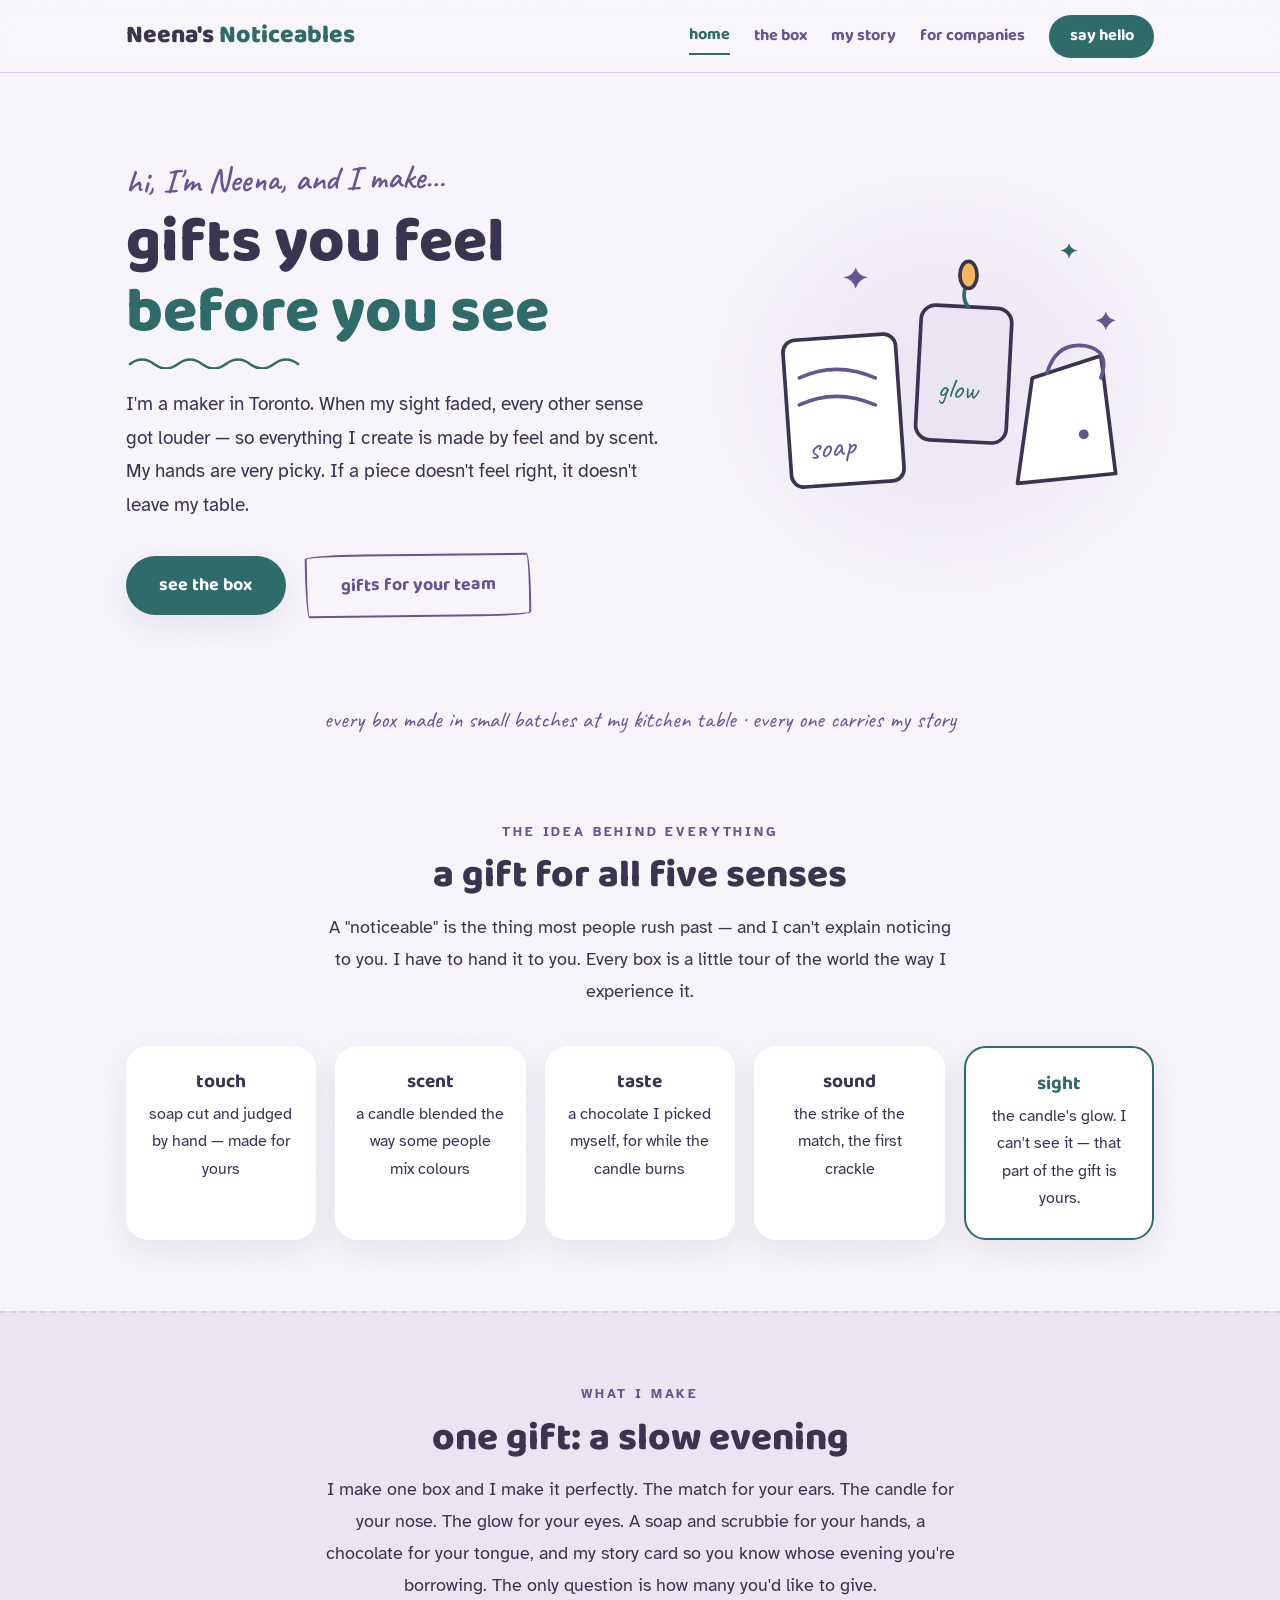
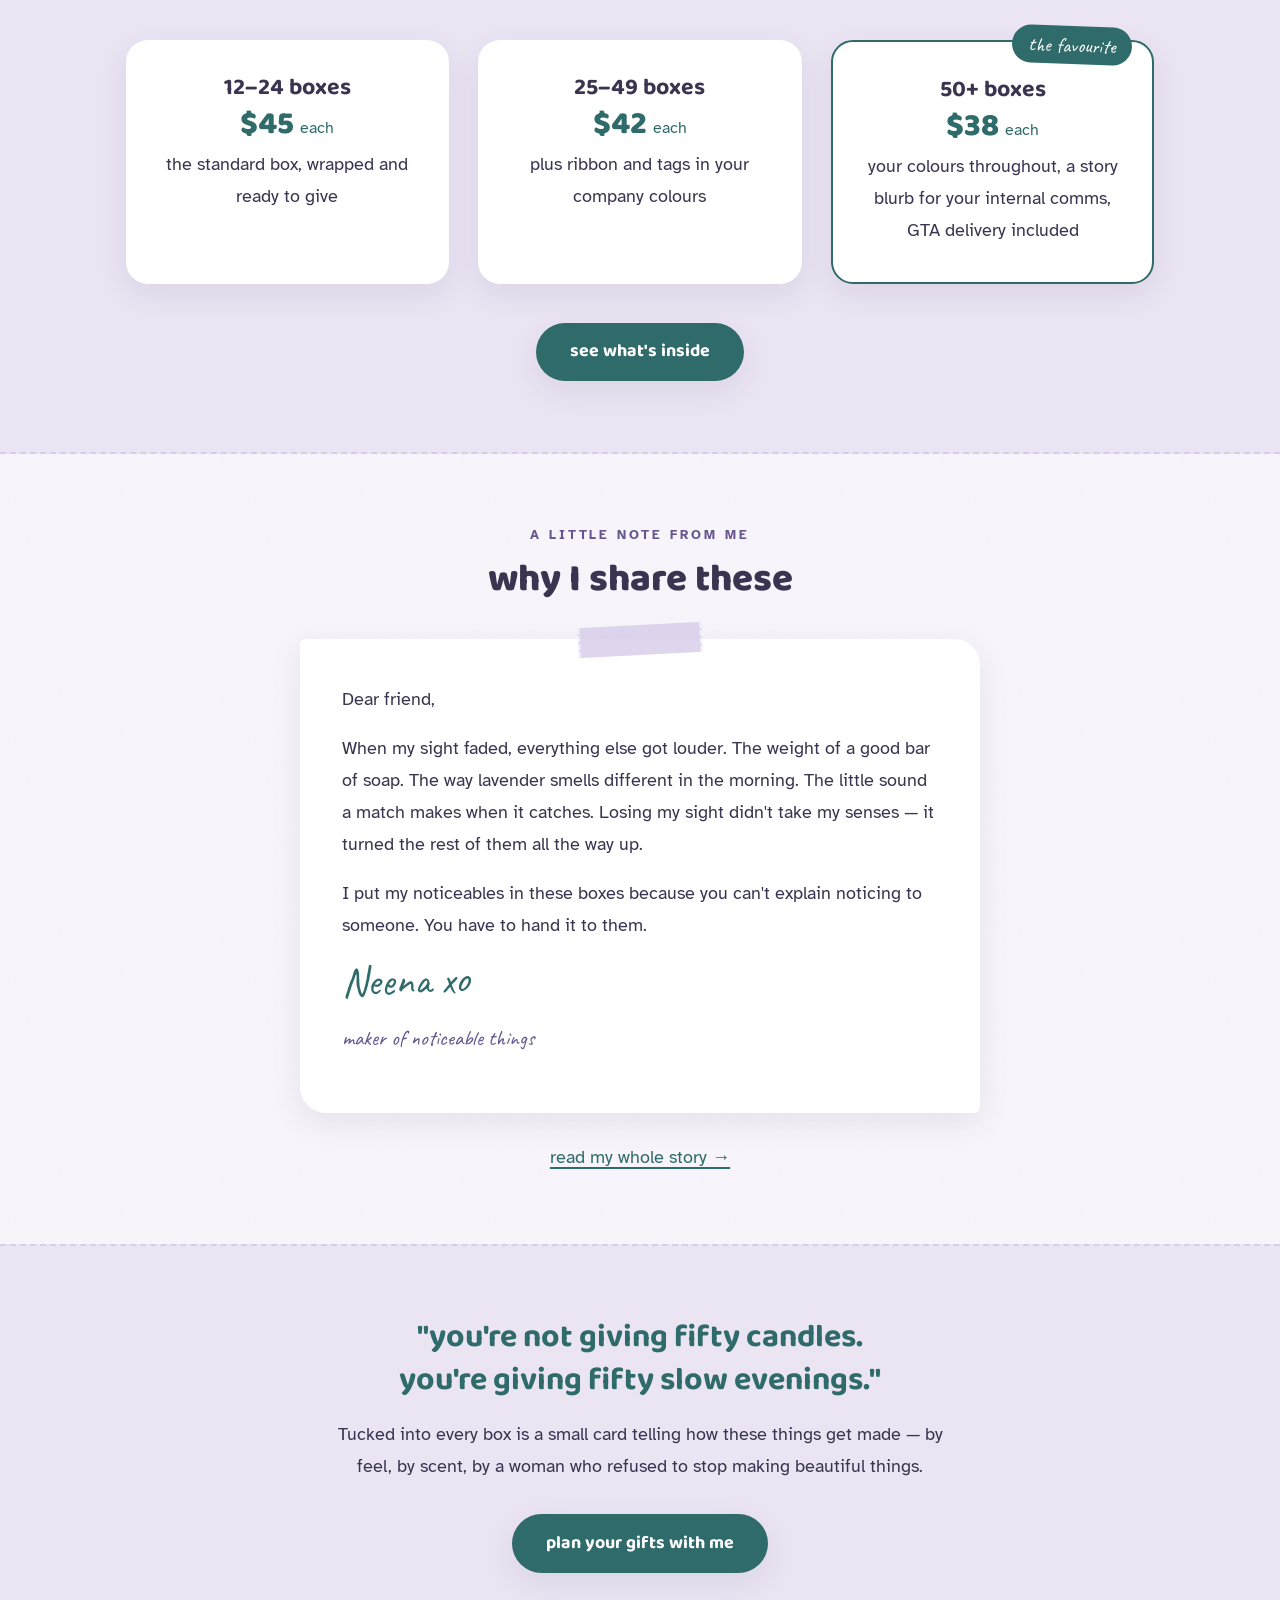
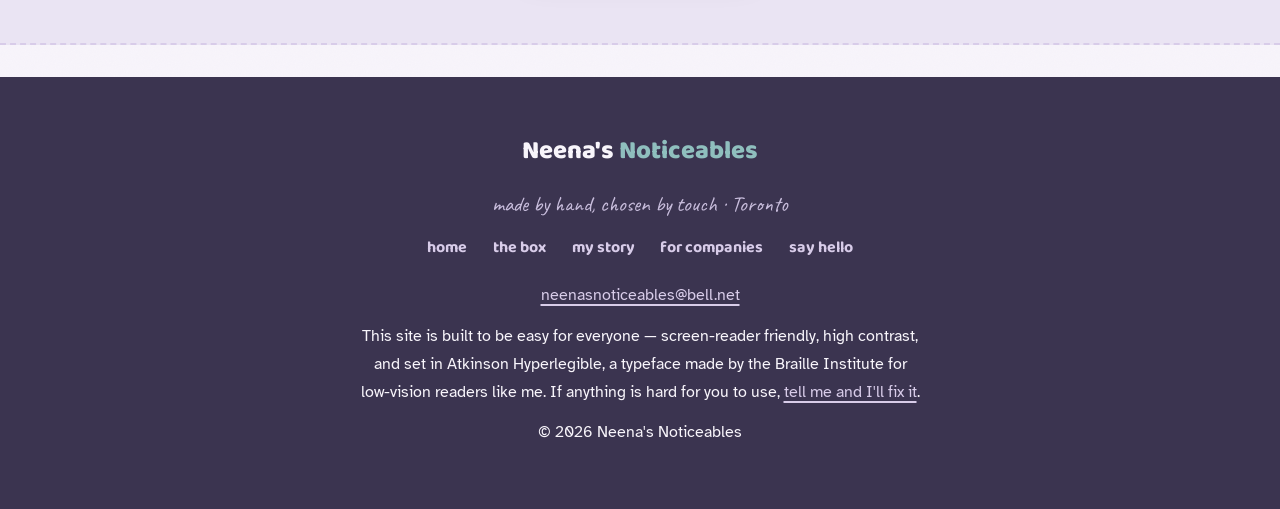
==== commit 826a522d: "Lock pricing 45/42/38, homepage to one-product model" ====
--- a/index.html
+++ b/index.html
@@ -4,7 +4,7 @@
 <meta charset="UTF-8">
 <meta name="viewport" content="width=device-width, initial-scale=1.0">
 <title>Neena's Noticeables — handmade gifts you feel before you see</title>
-<meta name="description" content="Handmade soaps, candles and keepsakes by Neena, a blind maker in Toronto. Five-senses gift experiences for companies and people who want gifts worth talking about.">
+<meta name="description" content="One gift, handmade by Neena, a blind maker in Toronto: an evening of quiet, built for all five senses. From $38 per box at volume.">
 <link rel="preconnect" href="https://fonts.googleapis.com">
 <link rel="preconnect" href="https://fonts.gstatic.com" crossorigin>
 <link href="https://fonts.googleapis.com/css2?family=Baloo+2:wght@500;600;700;800&family=Caveat:wght@600;700&family=Atkinson+Hyperlegible:ital,wght@0,400;0,700;1,400&display=swap" rel="stylesheet">
@@ -17,7 +17,7 @@
     <a class="logo" href="/">Neena's <span>Noticeables</span></a>
     <nav class="main" aria-label="Main navigation">
       <a href="/" aria-current="page">home</a>
-      <a href="/collections.html">what I make</a>
+      <a href="/collections.html">the box</a>
       <a href="/story.html">my story</a>
       <a href="/companies.html">for companies</a>
       <a class="cta" href="/contact.html">say hello</a>
@@ -34,7 +34,7 @@
         <h1>gifts you feel <span>before you see</span></h1>
         <svg class="squiggle" width="190" height="14" viewBox="0 0 190 14" aria-hidden="true" fill="none"><path d="M4 9 q 12 -9 24 0 t 24 0 t 24 0 t 24 0 t 24 0 t 24 0 t 24 0" stroke="currentColor" stroke-width="2.5" stroke-linecap="round"/></svg>
         <p class="lede">I'm a maker in Toronto. When my sight faded, every other sense got louder — so everything I create is made by feel and by scent. My hands are very picky. If a piece doesn't feel right, it doesn't leave my table.</p>
-        <a class="btn" href="/collections.html">come see what I make</a>
+        <a class="btn" href="/collections.html">see the box</a>
         <a class="btn ghost" href="/companies.html" style="margin-left:0.9rem;">gifts for your team</a>
       </div>
       <div class="blob" aria-hidden="true">
@@ -64,18 +64,18 @@
 </section>
 
 <div class="trustline">
-  <div class="wrap"><p>every piece made in small batches at my kitchen table · every gift carries my story</p></div>
+  <div class="wrap"><p>every box made in small batches at my kitchen table · every one carries my story</p></div>
 </div>
 
 <section style="padding-top:2rem;">
   <div class="wrap center">
     <span class="eyebrow">the idea behind everything</span>
     <h2>a gift for all five senses</h2>
-    <p class="narrow">A "noticeable" is the thing most people rush past — and I can't explain noticing to you. I have to hand it to you. Every bag is a little tour of the world the way I experience it.</p>
+    <p class="narrow">A "noticeable" is the thing most people rush past — and I can't explain noticing to you. I have to hand it to you. Every box is a little tour of the world the way I experience it.</p>
     <div class="cards" style="grid-template-columns:repeat(auto-fit,minmax(168px,1fr));gap:1.2rem;">
       <div class="card" style="padding:1.6rem 1.3rem;"><h3 style="font-size:1.2rem;">touch</h3><p style="font-size:0.98rem;">soap cut and judged by hand — made for yours</p></div>
-      <div class="card" style="padding:1.6rem 1.3rem;"><h3 style="font-size:1.2rem;">scent</h3><p style="font-size:0.98rem;">candles and lavender, blended for your nose</p></div>
-      <div class="card" style="padding:1.6rem 1.3rem;"><h3 style="font-size:1.2rem;">taste</h3><p style="font-size:0.98rem;">Canadian tea and chocolate, picked by me</p></div>
+      <div class="card" style="padding:1.6rem 1.3rem;"><h3 style="font-size:1.2rem;">scent</h3><p style="font-size:0.98rem;">a candle blended the way some people mix colours</p></div>
+      <div class="card" style="padding:1.6rem 1.3rem;"><h3 style="font-size:1.2rem;">taste</h3><p style="font-size:0.98rem;">a chocolate I picked myself, for while the candle burns</p></div>
       <div class="card" style="padding:1.6rem 1.3rem;"><h3 style="font-size:1.2rem;">sound</h3><p style="font-size:0.98rem;">the strike of the match, the first crackle</p></div>
       <div class="card" style="padding:1.6rem 1.3rem;border:2.5px solid var(--teal);"><h3 style="font-size:1.2rem;color:var(--teal);">sight</h3><p style="font-size:0.98rem;">the candle's glow. I can't see it — that part of the gift is yours.</p></div>
     </div>
@@ -84,33 +84,27 @@
 
 <section class="band">
   <div class="wrap center">
-    <span class="eyebrow">what I love to make</span>
-    <h2>three ways into my world</h2>
-    <p class="narrow">My handmade pieces are the heart of every bundle, tucked in with a few Canadian treats I pick myself.</p>
+    <span class="eyebrow">what I make</span>
+    <h2>one gift: a slow evening</h2>
+    <p class="narrow">I make one box and I make it perfectly. The match for your ears. The candle for your nose. The glow for your eyes. A soap and scrubbie for your hands, a chocolate for your tongue, and my story card so you know whose evening you're borrowing. The only question is how many you'd like to give.</p>
     <div class="cards">
       <article class="card">
-        <svg class="icon-doodle" width="38" height="38" viewBox="0 0 38 38" fill="none" aria-hidden="true"><rect x="6" y="10" width="26" height="20" rx="4" stroke="currentColor" stroke-width="2.5" transform="rotate(-3 6 10)"/><path d="M11 18 q 8 -5 17 0" stroke="currentColor" stroke-width="2"/></svg>
-        <h3>a taste of my world</h3>
-        <p class="price">$25</p>
-        <p>the quick hello: a soap for your hands, a wax melt for your nose, tea for your tongue, a keychain to keep, and my story card</p>
-        <p class="min">I make these 25 at a time</p>
+        <h3>12–24 boxes</h3>
+        <p class="price">$45 <small style="font-size:1rem;font-family:'Atkinson Hyperlegible',sans-serif;font-weight:400;">each</small></p>
+        <p>the standard box, wrapped and ready to give</p>
+      </article>
+      <article class="card">
+        <h3>25–49 boxes</h3>
+        <p class="price">$42 <small style="font-size:1rem;font-family:'Atkinson Hyperlegible',sans-serif;font-weight:400;">each</small></p>
+        <p>plus ribbon and tags in your company colours</p>
       </article>
       <article class="card featured">
-        <svg class="icon-doodle" width="38" height="38" viewBox="0 0 38 38" fill="none" aria-hidden="true"><rect x="10" y="12" width="18" height="22" rx="4" stroke="currentColor" stroke-width="2.5" transform="rotate(2 10 12)"/><path d="M19 6 q -2 4 1 6" stroke="currentColor" stroke-width="2"/><ellipse cx="20" cy="4.5" rx="2.4" ry="3.4" fill="currentColor"/></svg>
-        <h3>a walk through my world</h3>
-        <p class="price">$45</p>
-        <p>the match for your ears, the candle for your nose, the glow for your eyes, a soap and scrubbie for your hands, a chocolate for your tongue — and my story card</p>
-        <p class="min">from 12 boxes</p>
-      </article>
-      <article class="card">
-        <svg class="icon-doodle" width="38" height="38" viewBox="0 0 38 38" fill="none" aria-hidden="true"><path d="M8 16 l 16 -6 l 6 22 l -22 3 z" stroke="currentColor" stroke-width="2.5"/><path d="M13 14 q 3 -8 10 -6 q 6 2 4 8" stroke="currentColor" stroke-width="2" fill="none"/></svg>
-        <h3>my whole world</h3>
-        <p class="price">$75</p>
-        <p>all five senses in one box — candle &amp; matchbox, two soaps, bath salts, a lavender sachet, a keychain, tea &amp; chocolate, boxed in your colours</p>
-        <p class="min">from 10 boxes</p>
+        <h3>50+ boxes</h3>
+        <p class="price">$38 <small style="font-size:1rem;font-family:'Atkinson Hyperlegible',sans-serif;font-weight:400;">each</small></p>
+        <p>your colours throughout, a story blurb for your internal comms, GTA delivery included</p>
       </article>
     </div>
-    <p style="margin-top:2.4rem;"><a class="btn" href="/collections.html">see everything I make</a></p>
+    <p style="margin-top:2.4rem;"><a class="btn" href="/collections.html">see what's inside</a></p>
   </div>
 </section>
 
@@ -121,7 +115,7 @@
     <div class="letter-card">
       <p>Dear friend,</p>
       <p>When my sight faded, everything else got louder. The weight of a good bar of soap. The way lavender smells different in the morning. The little sound a match makes when it catches. Losing my sight didn't take my senses — it turned the rest of them all the way up.</p>
-      <p>I put my noticeables in gift bags because you can't explain noticing to someone. You have to hand it to them.</p>
+      <p>I put my noticeables in these boxes because you can't explain noticing to someone. You have to hand it to them.</p>
       <p class="signature" aria-label="Signed, Neena">Neena xo</p>
       <p class="sigrole">maker of noticeable things</p>
     </div>
@@ -131,8 +125,8 @@
 
 <section class="band">
   <div class="wrap center">
-    <p class="bigquote">"you're not giving twenty-five candles.<br>you're giving twenty-five stories."</p>
-    <p class="narrow">Tucked into every gift is a small card telling how these things get made — by feel, by scent, by a woman who refused to stop making beautiful things.</p>
+    <p class="bigquote">"you're not giving fifty candles.<br>you're giving fifty slow evenings."</p>
+    <p class="narrow">Tucked into every box is a small card telling how these things get made — by feel, by scent, by a woman who refused to stop making beautiful things.</p>
     <p style="margin-top:2rem;"><a class="btn" href="/contact.html">plan your gifts with me</a></p>
   </div>
 </section>
@@ -142,7 +136,7 @@
   <div class="wrap">
     <p style="font-family:'Baloo 2',cursive;font-weight:800;font-size:1.6rem;">Neena's <span style="color:#8FBFBE;">Noticeables</span></p>
     <p class="hand" style="font-size:1.35rem;color:#C9BEDD;">made by hand, chosen by touch · Toronto</p>
-    <nav aria-label="Footer"><a href="/">home</a><a href="/collections.html">what I make</a><a href="/story.html">my story</a><a href="/companies.html">for companies</a><a href="/contact.html">say hello</a></nav>
+    <nav aria-label="Footer"><a href="/">home</a><a href="/collections.html">the box</a><a href="/story.html">my story</a><a href="/companies.html">for companies</a><a href="/contact.html">say hello</a></nav>
     <p><a href="mailto:neenasnoticeables@bell.net">neenasnoticeables@bell.net</a></p>
     <p style="max-width:560px;margin:0.8rem auto;">This site is built to be easy for everyone — screen-reader friendly, high contrast, and set in Atkinson Hyperlegible, a typeface made by the Braille Institute for low-vision readers like me. If anything is hard for you to use, <a href="mailto:neenasnoticeables@bell.net">tell me and I'll fix it</a>.</p>
     <p>&copy; 2026 Neena's Noticeables</p>
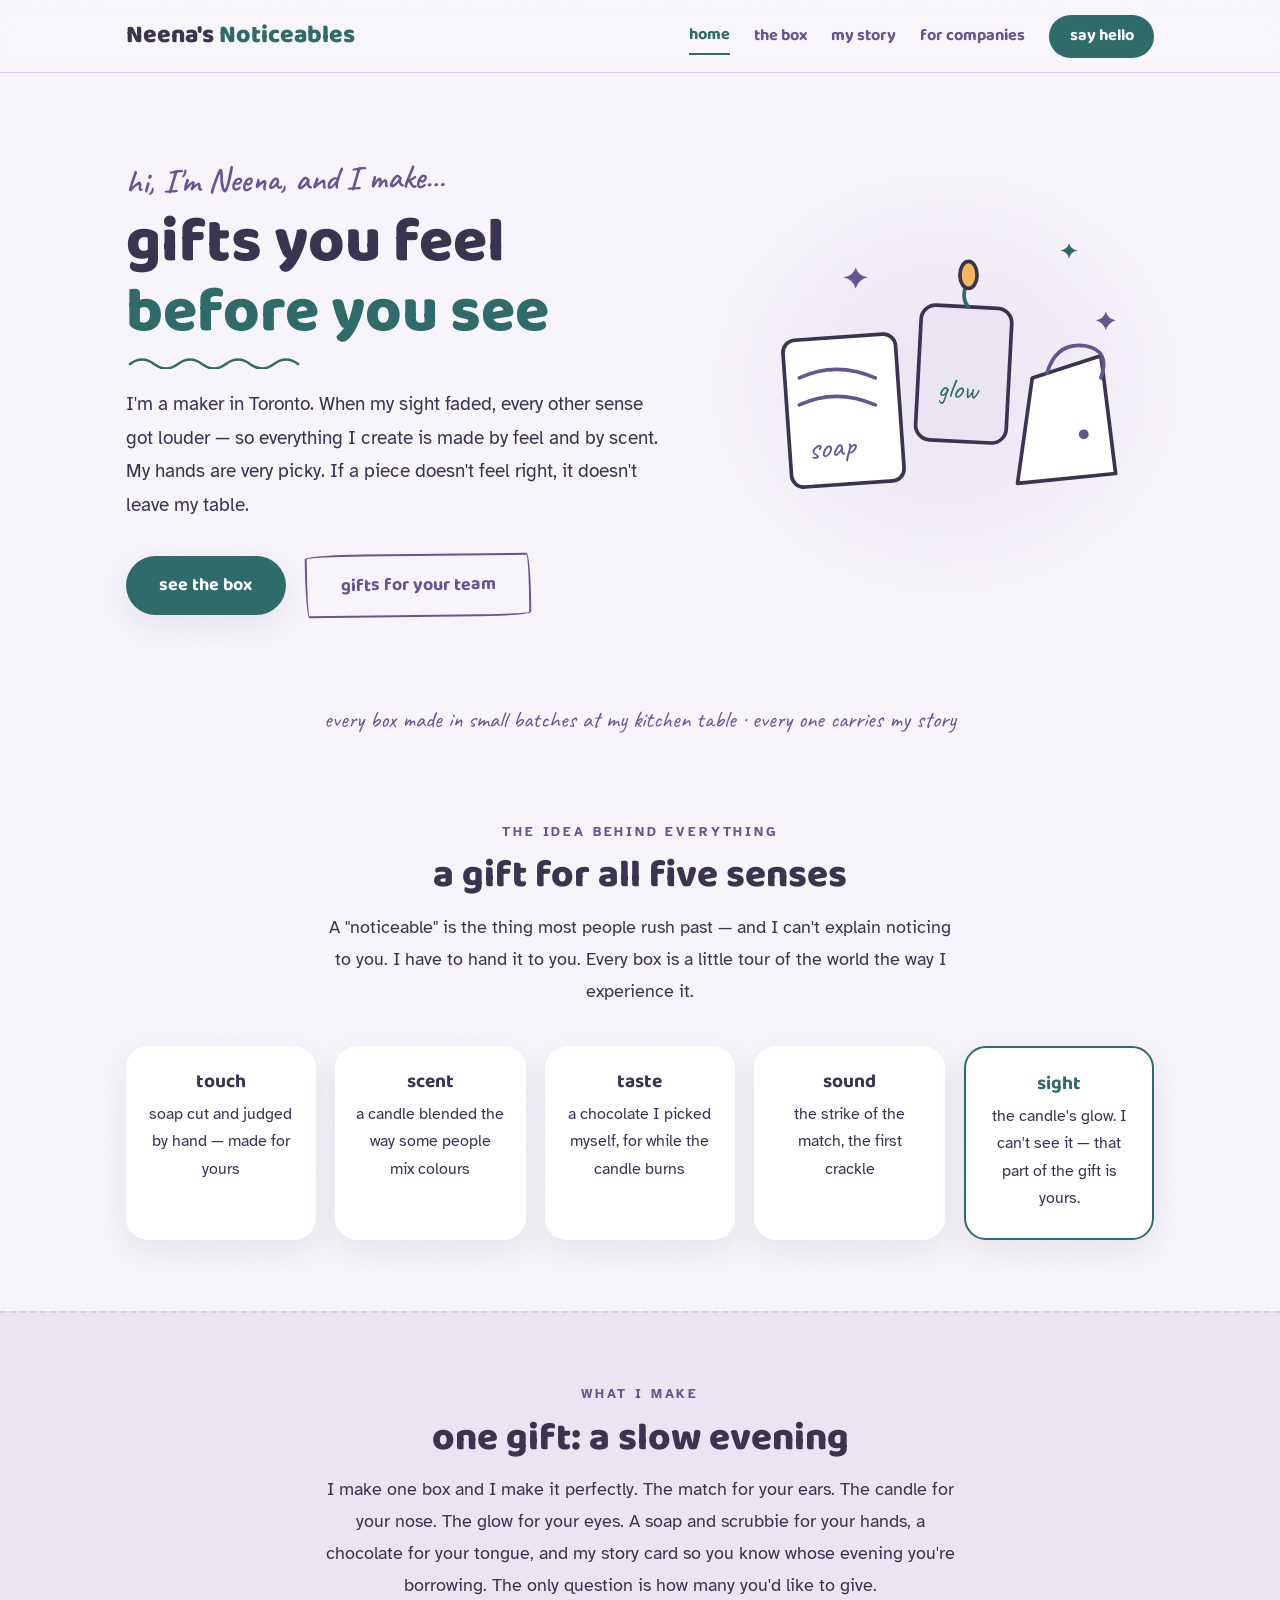
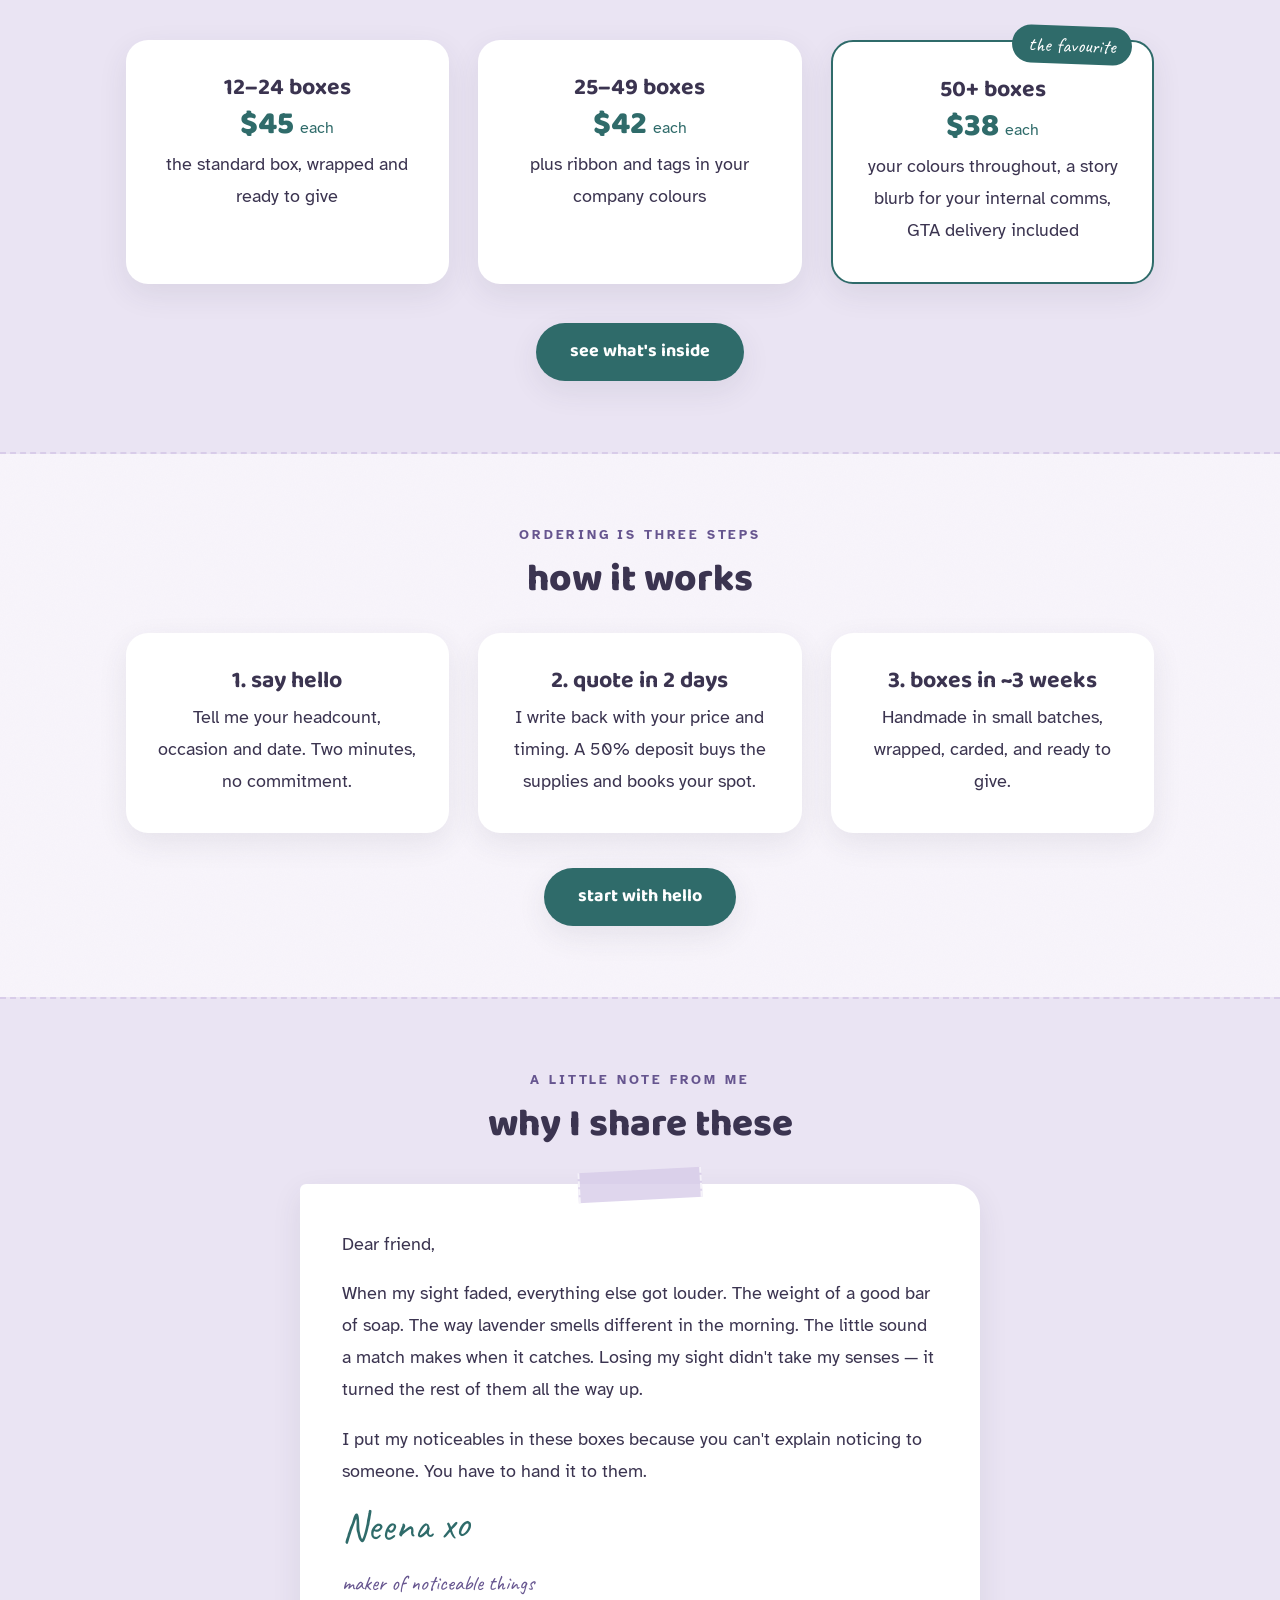
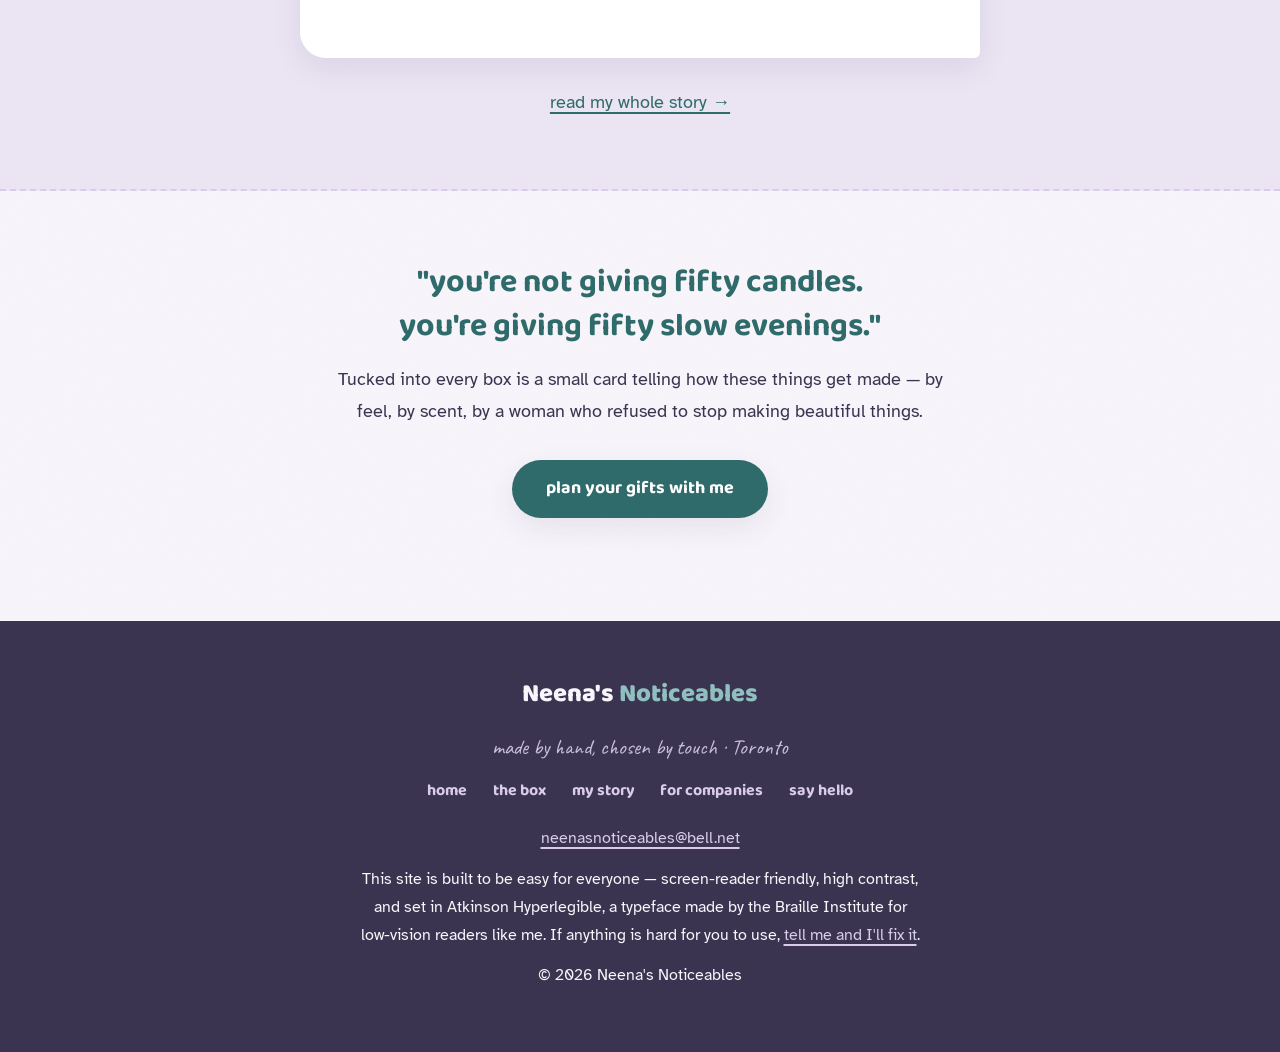
==== commit 691cd020: "Conversion fixes: working form via FormSubmit, thanks page, favicon, OG tags, how-it-works strip" ====
--- a/index.html
+++ b/index.html
@@ -5,6 +5,11 @@
 <meta name="viewport" content="width=device-width, initial-scale=1.0">
 <title>Neena's Noticeables — handmade gifts you feel before you see</title>
 <meta name="description" content="One gift, handmade by Neena, a blind maker in Toronto: an evening of quiet, built for all five senses. From $38 per box at volume.">
+<meta property="og:title" content="Neena's Noticeables — gifts you feel before you see">
+<meta property="og:description" content="One gift, handmade by a blind maker in Toronto: an evening of quiet, built for all five senses. For teams, clients and events.">
+<meta property="og:url" content="https://www.neenasnoticeables.ca/">
+<meta property="og:type" content="website">
+<link rel="icon" href="/favicon.svg" type="image/svg+xml">
 <link rel="preconnect" href="https://fonts.googleapis.com">
 <link rel="preconnect" href="https://fonts.gstatic.com" crossorigin>
 <link href="https://fonts.googleapis.com/css2?family=Baloo+2:wght@500;600;700;800&family=Caveat:wght@600;700&family=Atkinson+Hyperlegible:ital,wght@0,400;0,700;1,400&display=swap" rel="stylesheet">
@@ -110,6 +115,19 @@
 
 <section>
   <div class="wrap center">
+    <span class="eyebrow">ordering is three steps</span>
+    <h2>how it works</h2>
+    <div class="cards" style="margin-top:2rem;">
+      <div class="card"><h3>1. say hello</h3><p>Tell me your headcount, occasion and date. Two minutes, no commitment.</p></div>
+      <div class="card"><h3>2. quote in 2 days</h3><p>I write back with your price and timing. A 50% deposit buys the supplies and books your spot.</p></div>
+      <div class="card"><h3>3. boxes in ~3 weeks</h3><p>Handmade in small batches, wrapped, carded, and ready to give.</p></div>
+    </div>
+    <p style="margin-top:2.2rem;"><a class="btn" href="/contact.html">start with hello</a></p>
+  </div>
+</section>
+
+<section class="band">
+  <div class="wrap center">
     <span class="eyebrow">a little note from me</span>
     <h2>why I share these</h2>
     <div class="letter-card">
@@ -123,7 +141,7 @@
   </div>
 </section>
 
-<section class="band">
+<section>
   <div class="wrap center">
     <p class="bigquote">"you're not giving fifty candles.<br>you're giving fifty slow evenings."</p>
     <p class="narrow">Tucked into every box is a small card telling how these things get made — by feel, by scent, by a woman who refused to stop making beautiful things.</p>
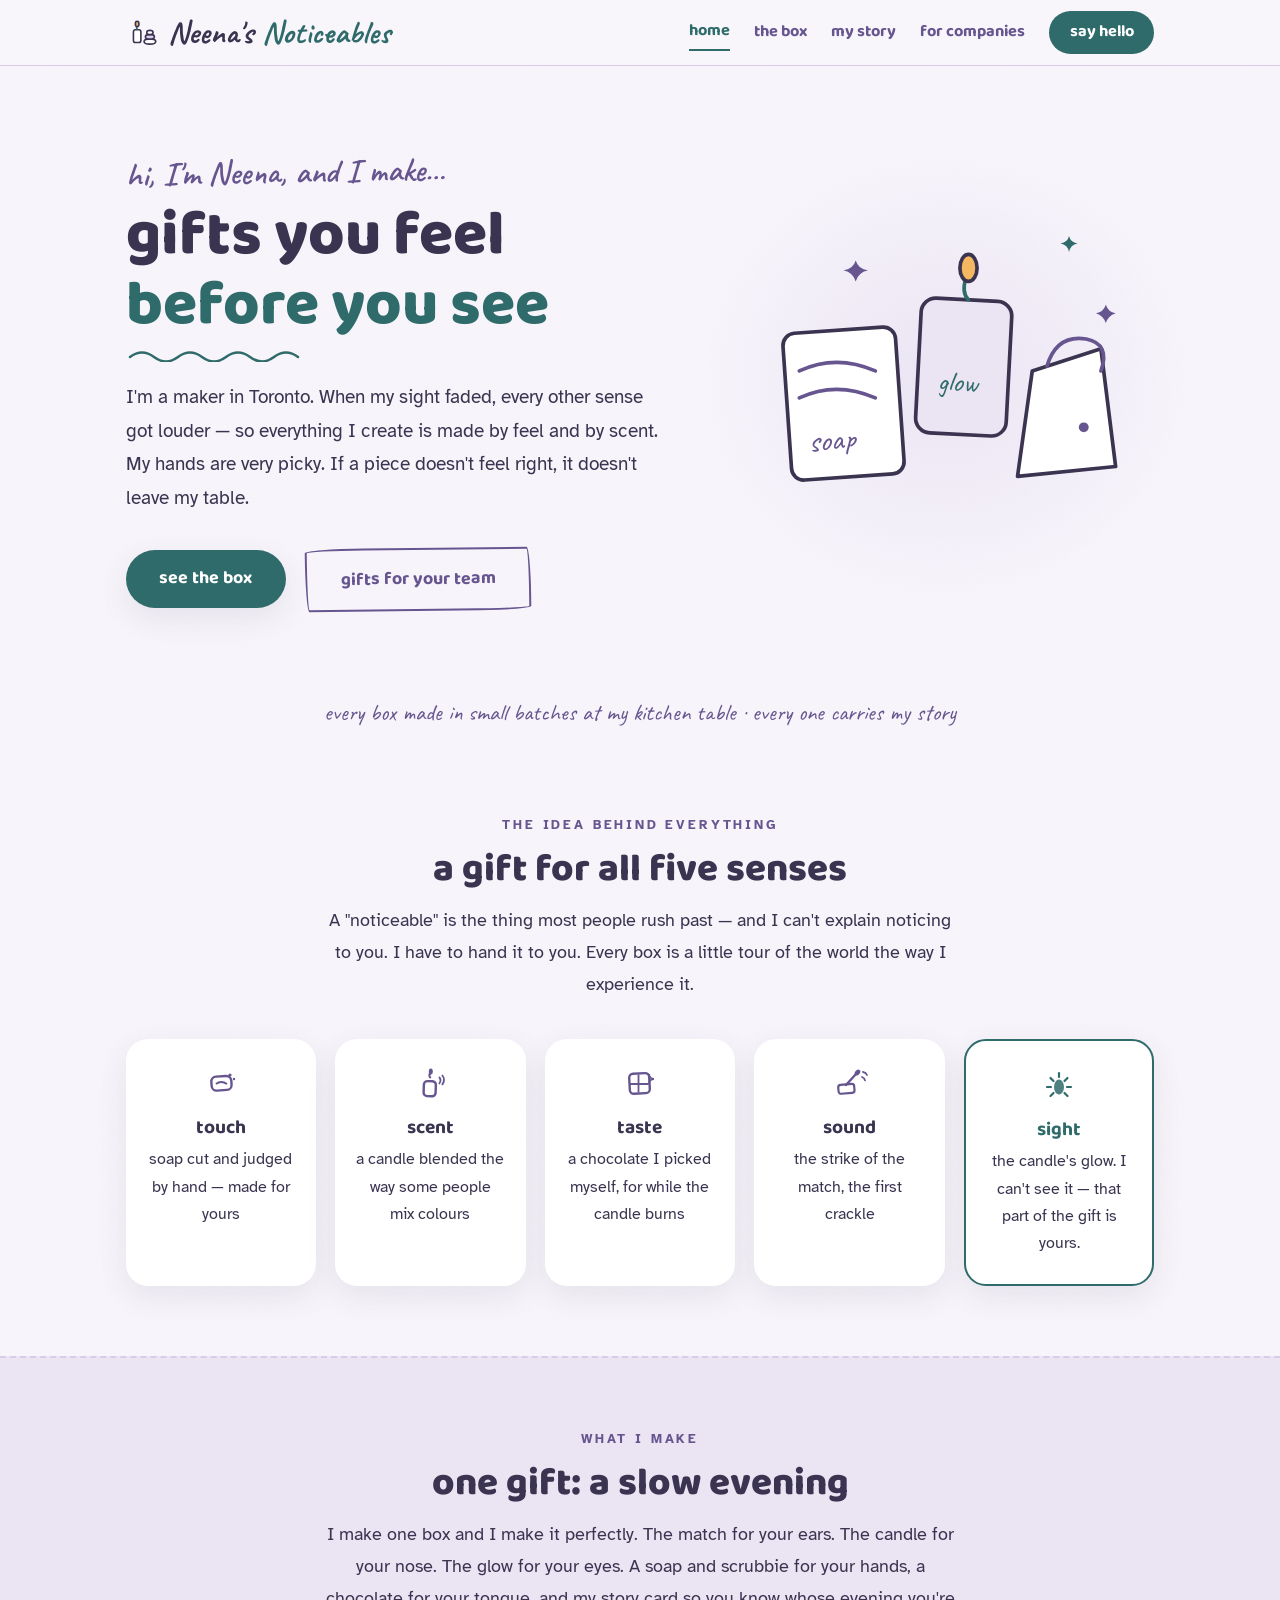
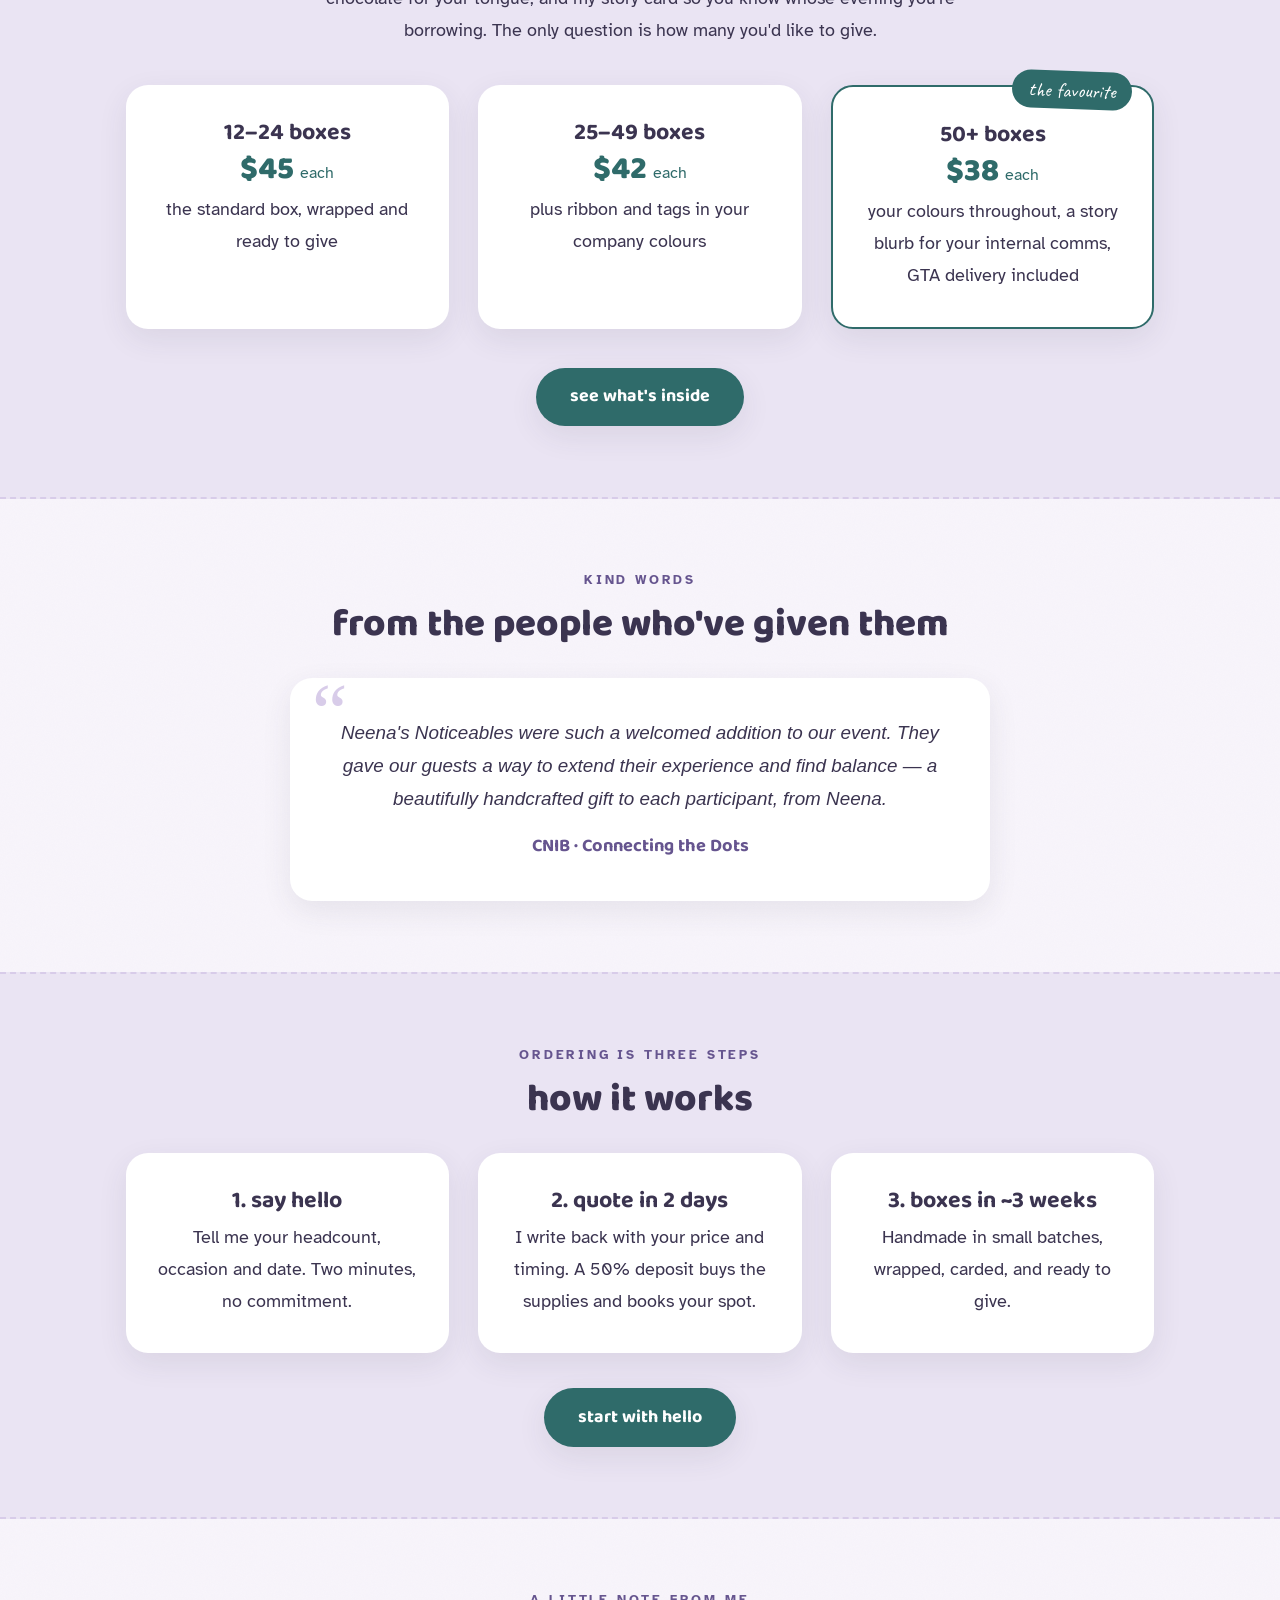
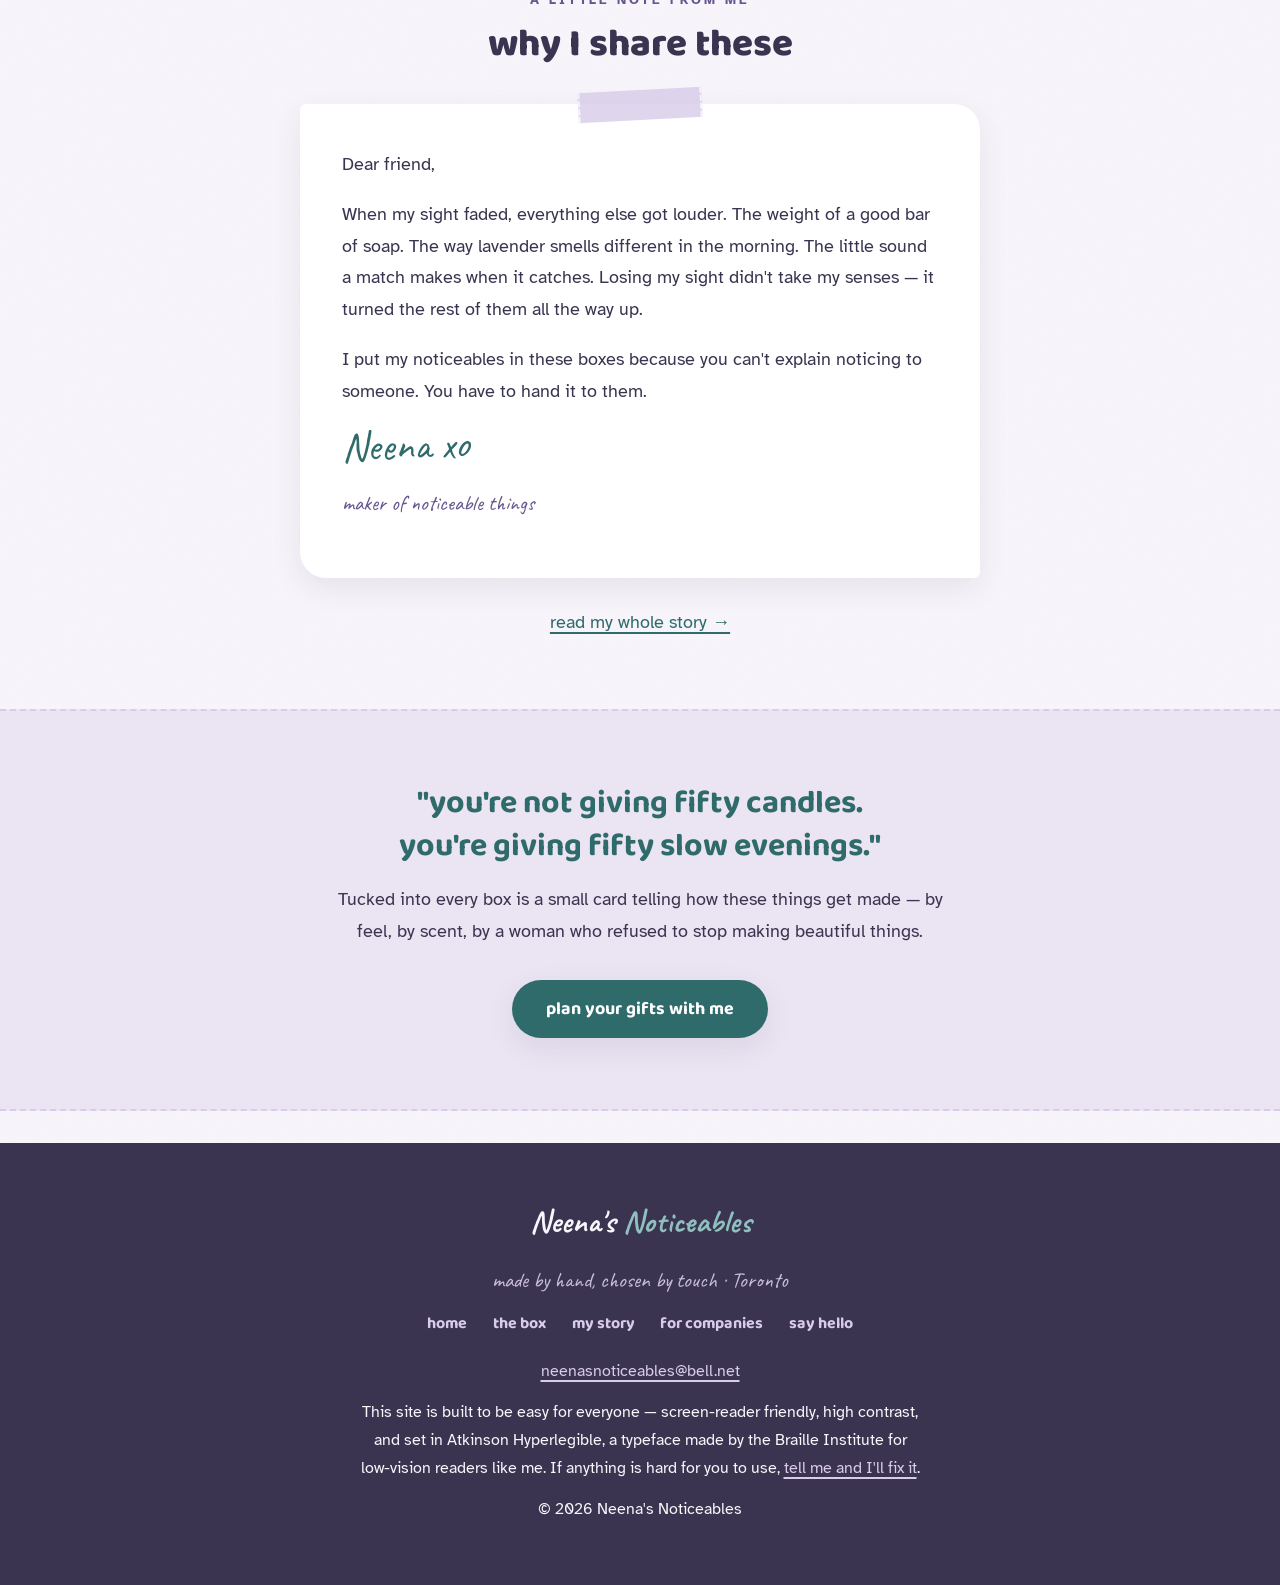
==== commit 755daa52: "Handwritten wordmark + candle/stones mark, sense icons, CNIB testimonial, OG image, new favicon" ====
--- a/index.html
+++ b/index.html
@@ -9,6 +9,14 @@
 <meta property="og:description" content="One gift, handmade by a blind maker in Toronto: an evening of quiet, built for all five senses. For teams, clients and events.">
 <meta property="og:url" content="https://www.neenasnoticeables.ca/">
 <meta property="og:type" content="website">
+<meta property="og:image" content="https://www.neenasnoticeables.ca/og-image.svg">
+<meta property="og:image:width" content="1200">
+<meta property="og:image:height" content="630">
+<meta property="og:site_name" content="Neena's Noticeables">
+<meta name="twitter:card" content="summary_large_image">
+<meta name="twitter:title" content="Neena's Noticeables — gifts you feel before you see">
+<meta name="twitter:description" content="One gift, handmade by a blind maker in Toronto: an evening of quiet, built for all five senses.">
+<meta name="twitter:image" content="https://www.neenasnoticeables.ca/og-image.svg">
 <link rel="icon" href="/favicon.svg" type="image/svg+xml">
 <link rel="preconnect" href="https://fonts.googleapis.com">
 <link rel="preconnect" href="https://fonts.gstatic.com" crossorigin>
@@ -78,11 +86,11 @@
     <h2>a gift for all five senses</h2>
     <p class="narrow">A "noticeable" is the thing most people rush past — and I can't explain noticing to you. I have to hand it to you. Every box is a little tour of the world the way I experience it.</p>
     <div class="cards" style="grid-template-columns:repeat(auto-fit,minmax(168px,1fr));gap:1.2rem;">
-      <div class="card" style="padding:1.6rem 1.3rem;"><h3 style="font-size:1.2rem;">touch</h3><p style="font-size:0.98rem;">soap cut and judged by hand — made for yours</p></div>
-      <div class="card" style="padding:1.6rem 1.3rem;"><h3 style="font-size:1.2rem;">scent</h3><p style="font-size:0.98rem;">a candle blended the way some people mix colours</p></div>
-      <div class="card" style="padding:1.6rem 1.3rem;"><h3 style="font-size:1.2rem;">taste</h3><p style="font-size:0.98rem;">a chocolate I picked myself, for while the candle burns</p></div>
-      <div class="card" style="padding:1.6rem 1.3rem;"><h3 style="font-size:1.2rem;">sound</h3><p style="font-size:0.98rem;">the strike of the match, the first crackle</p></div>
-      <div class="card" style="padding:1.6rem 1.3rem;border:2.5px solid var(--teal);"><h3 style="font-size:1.2rem;color:var(--teal);">sight</h3><p style="font-size:0.98rem;">the candle's glow. I can't see it — that part of the gift is yours.</p></div>
+      <div class="card" style="padding:1.6rem 1.3rem;text-align:center;"><svg class="icon-doodle" width="36" height="36" viewBox="0 0 36 36" fill="none" aria-hidden="true"><rect x="8" y="12" width="20" height="14" rx="5" stroke="currentColor" stroke-width="2.4" transform="rotate(-4 8 12)"/><path d="M13 19 q 5 -4 11 0" stroke="currentColor" stroke-width="2" fill="none"/><circle cx="27" cy="10" r="1.6" fill="currentColor"/><circle cx="31" cy="14" r="1.2" fill="currentColor"/></svg><h3 style="font-size:1.2rem;">touch</h3><p style="font-size:0.98rem;">soap cut and judged by hand — made for yours</p></div>
+      <div class="card" style="padding:1.6rem 1.3rem;text-align:center;"><svg class="icon-doodle" width="36" height="36" viewBox="0 0 36 36" fill="none" aria-hidden="true"><rect x="12" y="16" width="12" height="15" rx="3.5" stroke="currentColor" stroke-width="2.4" transform="rotate(2 12 16)"/><path d="M18 8 q -1.6 3 0.8 5" stroke="currentColor" stroke-width="2" fill="none"/><ellipse cx="18.8" cy="6.5" rx="2" ry="3" fill="currentColor"/><path d="M27 12 q 3 3 0 7 M30 10 q 4 4.5 0 10" stroke="currentColor" stroke-width="1.8" fill="none"/></svg><h3 style="font-size:1.2rem;">scent</h3><p style="font-size:0.98rem;">a candle blended the way some people mix colours</p></div>
+      <div class="card" style="padding:1.6rem 1.3rem;text-align:center;"><svg class="icon-doodle" width="36" height="36" viewBox="0 0 36 36" fill="none" aria-hidden="true"><rect x="7" y="9" width="20" height="20" rx="4" stroke="currentColor" stroke-width="2.4" transform="rotate(-3 7 9)"/><path d="M16.5 9.5 v18 M7.5 19 h19" stroke="currentColor" stroke-width="1.8"/><path d="M27 9 a 5 5 0 0 0 5 5 a 5 5 0 0 0 -5 5" stroke="currentColor" stroke-width="2" fill="none"/></svg><h3 style="font-size:1.2rem;">taste</h3><p style="font-size:0.98rem;">a chocolate I picked myself, for while the candle burns</p></div>
+      <div class="card" style="padding:1.6rem 1.3rem;text-align:center;"><svg class="icon-doodle" width="36" height="36" viewBox="0 0 36 36" fill="none" aria-hidden="true"><rect x="6" y="20" width="16" height="9" rx="2.5" stroke="currentColor" stroke-width="2.2" transform="rotate(-5 6 20)"/><path d="M14 20 L 24 9" stroke="currentColor" stroke-width="2.4" stroke-linecap="round"/><ellipse cx="25.5" cy="7.5" rx="2.4" ry="3.2" fill="currentColor" transform="rotate(40 25.5 7.5)"/><path d="M30 12 q 2.5 1 3 3.4 M31 7 q 3 0.5 4 3" stroke="currentColor" stroke-width="1.8" fill="none" stroke-linecap="round"/></svg><h3 style="font-size:1.2rem;">sound</h3><p style="font-size:0.98rem;">the strike of the match, the first crackle</p></div>
+      <div class="card" style="padding:1.6rem 1.3rem;text-align:center;border:2.5px solid var(--teal);"><svg class="icon-doodle" style="color:var(--teal);" width="36" height="36" viewBox="0 0 36 36" fill="none" aria-hidden="true"><ellipse cx="18" cy="20" rx="5" ry="7.5" fill="currentColor" opacity="0.85"/><path d="M18 6 v4 M6 20 h4 M26 20 h4 M9.5 11 l3 3 M26.5 11 l-3 3 M9.5 29 l3 -3 M26.5 29 l-3 -3" stroke="currentColor" stroke-width="2.2" stroke-linecap="round"/></svg><h3 style="font-size:1.2rem;color:var(--teal);">sight</h3><p style="font-size:0.98rem;">the candle's glow. I can't see it — that part of the gift is yours.</p></div>
     </div>
   </div>
 </section>
@@ -115,6 +123,17 @@
 
 <section>
   <div class="wrap center">
+    <span class="eyebrow">kind words</span>
+    <h2>from the people who've given them</h2>
+    <div class="testimonial">
+      <p class="quote">Neena's Noticeables were such a welcomed addition to our event. They gave our guests a way to extend their experience and find balance — a beautifully handcrafted gift to each participant, from Neena.</p>
+      <p class="who">CNIB · Connecting the Dots</p>
+    </div>
+  </div>
+</section>
+
+<section class="band">
+  <div class="wrap center">
     <span class="eyebrow">ordering is three steps</span>
     <h2>how it works</h2>
     <div class="cards" style="margin-top:2rem;">
@@ -126,7 +145,7 @@
   </div>
 </section>
 
-<section class="band">
+<section>
   <div class="wrap center">
     <span class="eyebrow">a little note from me</span>
     <h2>why I share these</h2>
@@ -141,7 +160,7 @@
   </div>
 </section>
 
-<section>
+<section class="band">
   <div class="wrap center">
     <p class="bigquote">"you're not giving fifty candles.<br>you're giving fifty slow evenings."</p>
     <p class="narrow">Tucked into every box is a small card telling how these things get made — by feel, by scent, by a woman who refused to stop making beautiful things.</p>
@@ -152,7 +171,7 @@
 </main>
 <footer class="site-footer">
   <div class="wrap">
-    <p style="font-family:'Baloo 2',cursive;font-weight:800;font-size:1.6rem;">Neena's <span style="color:#8FBFBE;">Noticeables</span></p>
+    <p style="font-family:'Caveat',cursive;font-weight:700;font-size:2rem;">Neena's <span style="color:#8FBFBE;">Noticeables</span></p>
     <p class="hand" style="font-size:1.35rem;color:#C9BEDD;">made by hand, chosen by touch · Toronto</p>
     <nav aria-label="Footer"><a href="/">home</a><a href="/collections.html">the box</a><a href="/story.html">my story</a><a href="/companies.html">for companies</a><a href="/contact.html">say hello</a></nav>
     <p><a href="mailto:neenasnoticeables@bell.net">neenasnoticeables@bell.net</a></p>
--- a/styles.css
+++ b/styles.css
@@ -17,9 +17,10 @@
 .eyebrow{display:block;text-transform:uppercase;letter-spacing:0.22em;font-size:0.8rem;font-weight:700;color:var(--plum);margin-bottom:0.7rem;}
 
 header.site{position:sticky;top:0;z-index:100;background:rgba(248,245,251,0.85);backdrop-filter:blur(10px);-webkit-backdrop-filter:blur(10px);border-bottom:1px solid var(--lavender-deep);}
-header.site .bar{max-width:1080px;margin:0 auto;padding:0.9rem 1.6rem;display:flex;align-items:center;justify-content:space-between;gap:1rem;flex-wrap:wrap;}
-.logo{font-family:'Baloo 2',cursive;font-size:1.55rem;font-weight:800;color:var(--ink);text-decoration:none;}
+header.site .bar{max-width:1080px;margin:0 auto;padding:0.7rem 1.6rem;display:flex;align-items:center;justify-content:space-between;gap:1rem;flex-wrap:wrap;}
+.logo{font-family:'Caveat',cursive;font-size:2rem;font-weight:700;color:var(--ink);text-decoration:none;display:inline-flex;align-items:center;gap:0.55rem;line-height:1;}
 .logo span{color:var(--teal);}
+.logo::before{content:"";display:inline-block;width:34px;height:34px;background-repeat:no-repeat;background-size:contain;background-image:url("data:image/svg+xml,%3Csvg xmlns='http://www.w3.org/2000/svg' viewBox='0 0 64 64'%3E%3Cg stroke='%233B3450' stroke-width='3' stroke-linecap='round' stroke-linejoin='round'%3E%3Crect x='14' y='26' width='14' height='24' rx='4' fill='%23fff'/%3E%3Cpath d='M21 18 q -2 4 0 7' stroke='%232F6B6A' fill='none'/%3E%3Cellipse cx='21' cy='15' rx='3.4' ry='5' fill='%23F4B860' stroke='%233B3450'/%3E%3Cellipse cx='45' cy='48' rx='11' ry='5' fill='%23fff'/%3E%3Cellipse cx='45' cy='39' rx='8.5' ry='4.5' fill='%23D8CCE9'/%3E%3Cellipse cx='45' cy='31' rx='6' ry='4' fill='%23fff'/%3E%3C/g%3E%3C/svg%3E");}
 nav.main{display:flex;gap:1.5rem;flex-wrap:wrap;align-items:center;}
 nav.main a{font-family:'Baloo 2',cursive;font-size:1.02rem;font-weight:700;color:var(--plum);text-decoration:none;padding:0.2rem 0;}
 nav.main a:hover{color:var(--teal);text-decoration:underline;text-decoration-style:wavy;text-decoration-thickness:1.5px;text-underline-offset:6px;}
@@ -53,10 +54,15 @@
 .card .min{font-family:'Baloo 2',cursive;font-size:1rem;font-weight:700;color:var(--plum);margin-top:auto;padding-top:0.6rem;}
 .card.featured{border:2.5px solid var(--teal);position:relative;}
 .card.featured::after{content:"the favourite";font-family:'Caveat',cursive;font-size:1.25rem;color:#fff;background:var(--teal);padding:0.1rem 1rem;border-radius:100px;position:absolute;top:-16px;right:20px;transform:rotate(2deg);}
-.icon-doodle{color:var(--plum);margin-bottom:0.4rem;}
+.icon-doodle{color:var(--plum);margin:0 auto 0.5rem;display:block;}
 
 .band{background:var(--lavender);border-top:2.5px dashed var(--lavender-deep);border-bottom:2.5px dashed var(--lavender-deep);}
 .bigquote{font-family:'Baloo 2',cursive;font-weight:700;font-size:clamp(1.5rem,3vw,2rem);color:var(--teal);line-height:1.35;max-width:680px;margin:0 auto 1rem;}
+
+.testimonial{max-width:700px;margin:2rem auto 0;background:var(--white);border-radius:22px;box-shadow:var(--shadow);padding:2.4rem 2.6rem;text-align:center;position:relative;}
+.testimonial::before{content:"\201C";font-family:Georgia,serif;font-size:5rem;color:var(--lavender-deep);position:absolute;top:-6px;left:22px;line-height:1;}
+.testimonial p.quote{font-size:1.18rem;font-style:italic;}
+.testimonial p.who{font-family:'Baloo 2',cursive;font-weight:700;color:var(--plum);margin-top:1rem;}
 
 .letter-card{background:var(--white);max-width:680px;margin:2.4rem auto 0;padding:2.8rem 2.6rem 2.4rem;text-align:left;border-radius:6px 26px 6px 26px;box-shadow:var(--shadow);position:relative;}
 .letter-card::before{content:"";position:absolute;top:-14px;left:50%;transform:translateX(-50%) rotate(-3deg);width:120px;height:30px;background:rgba(216,204,233,0.8);border-left:2px dashed rgba(255,255,255,0.7);border-right:2px dashed rgba(255,255,255,0.7);}
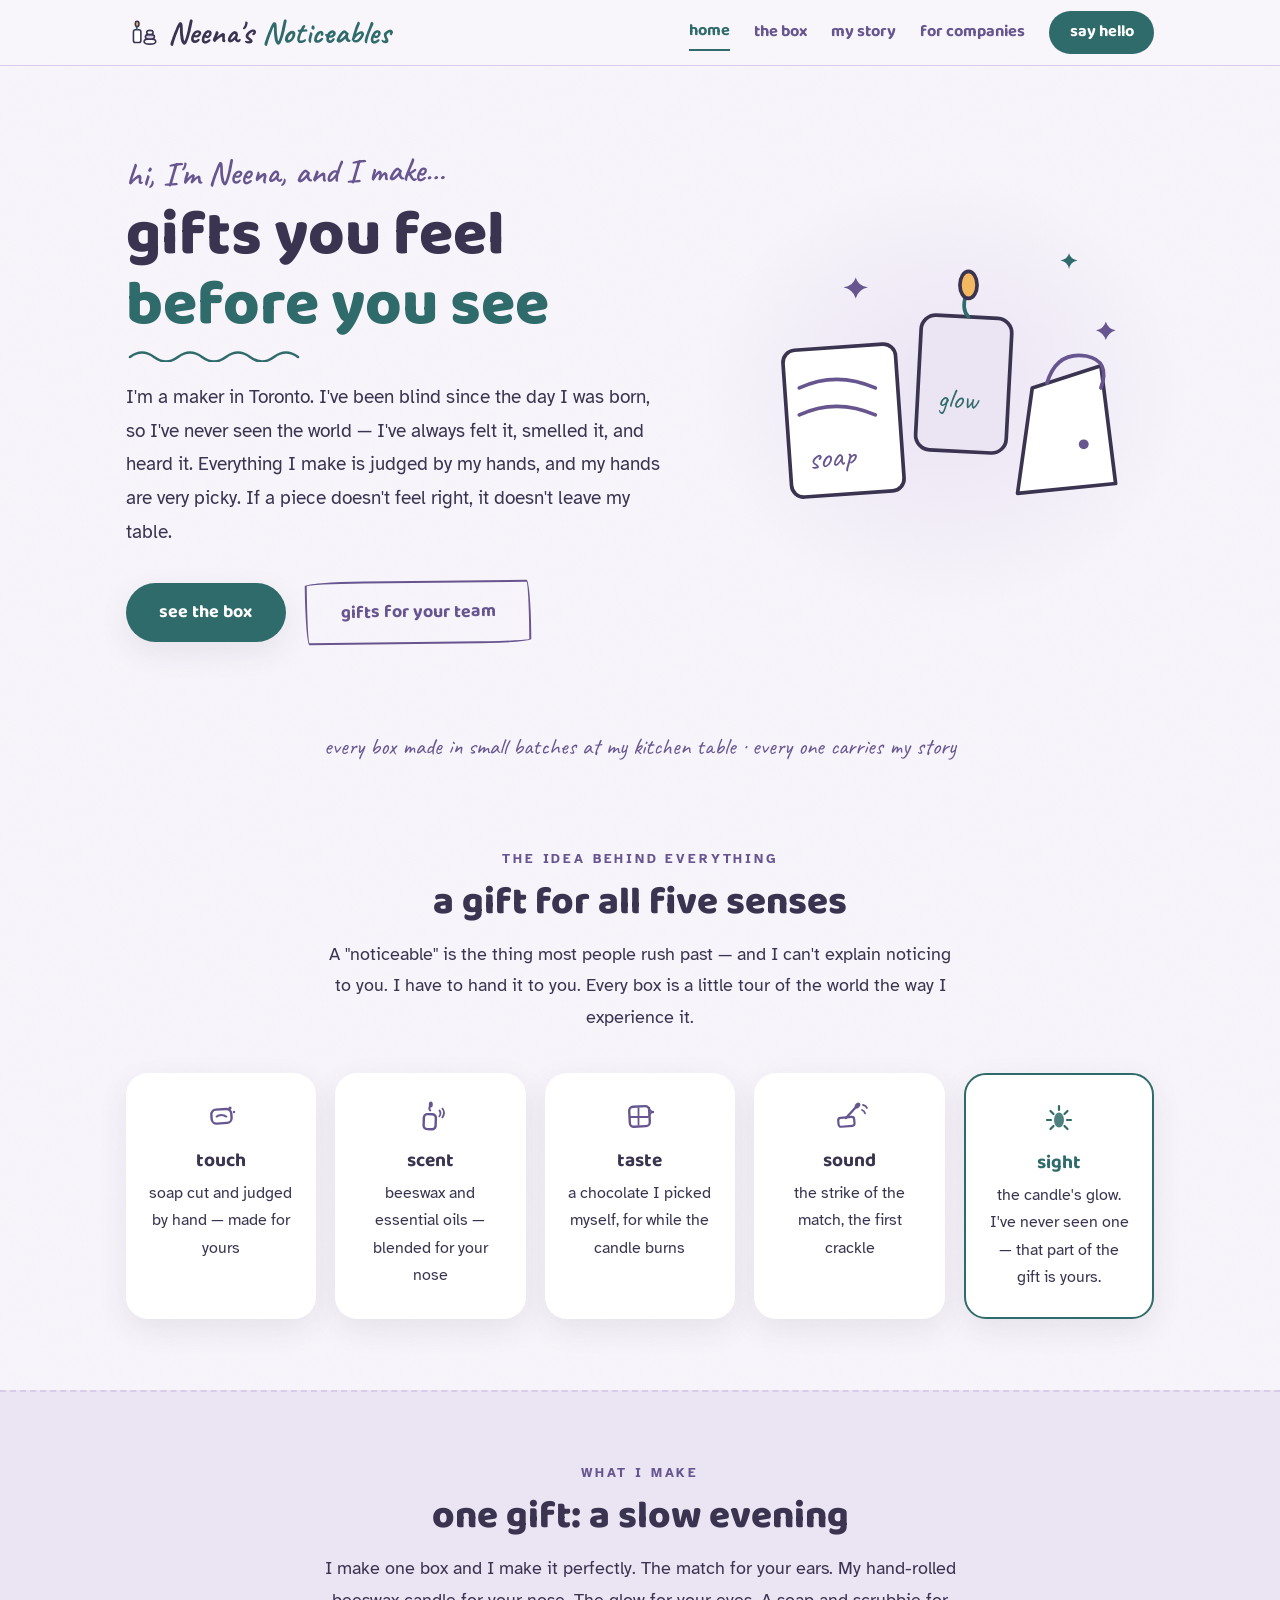
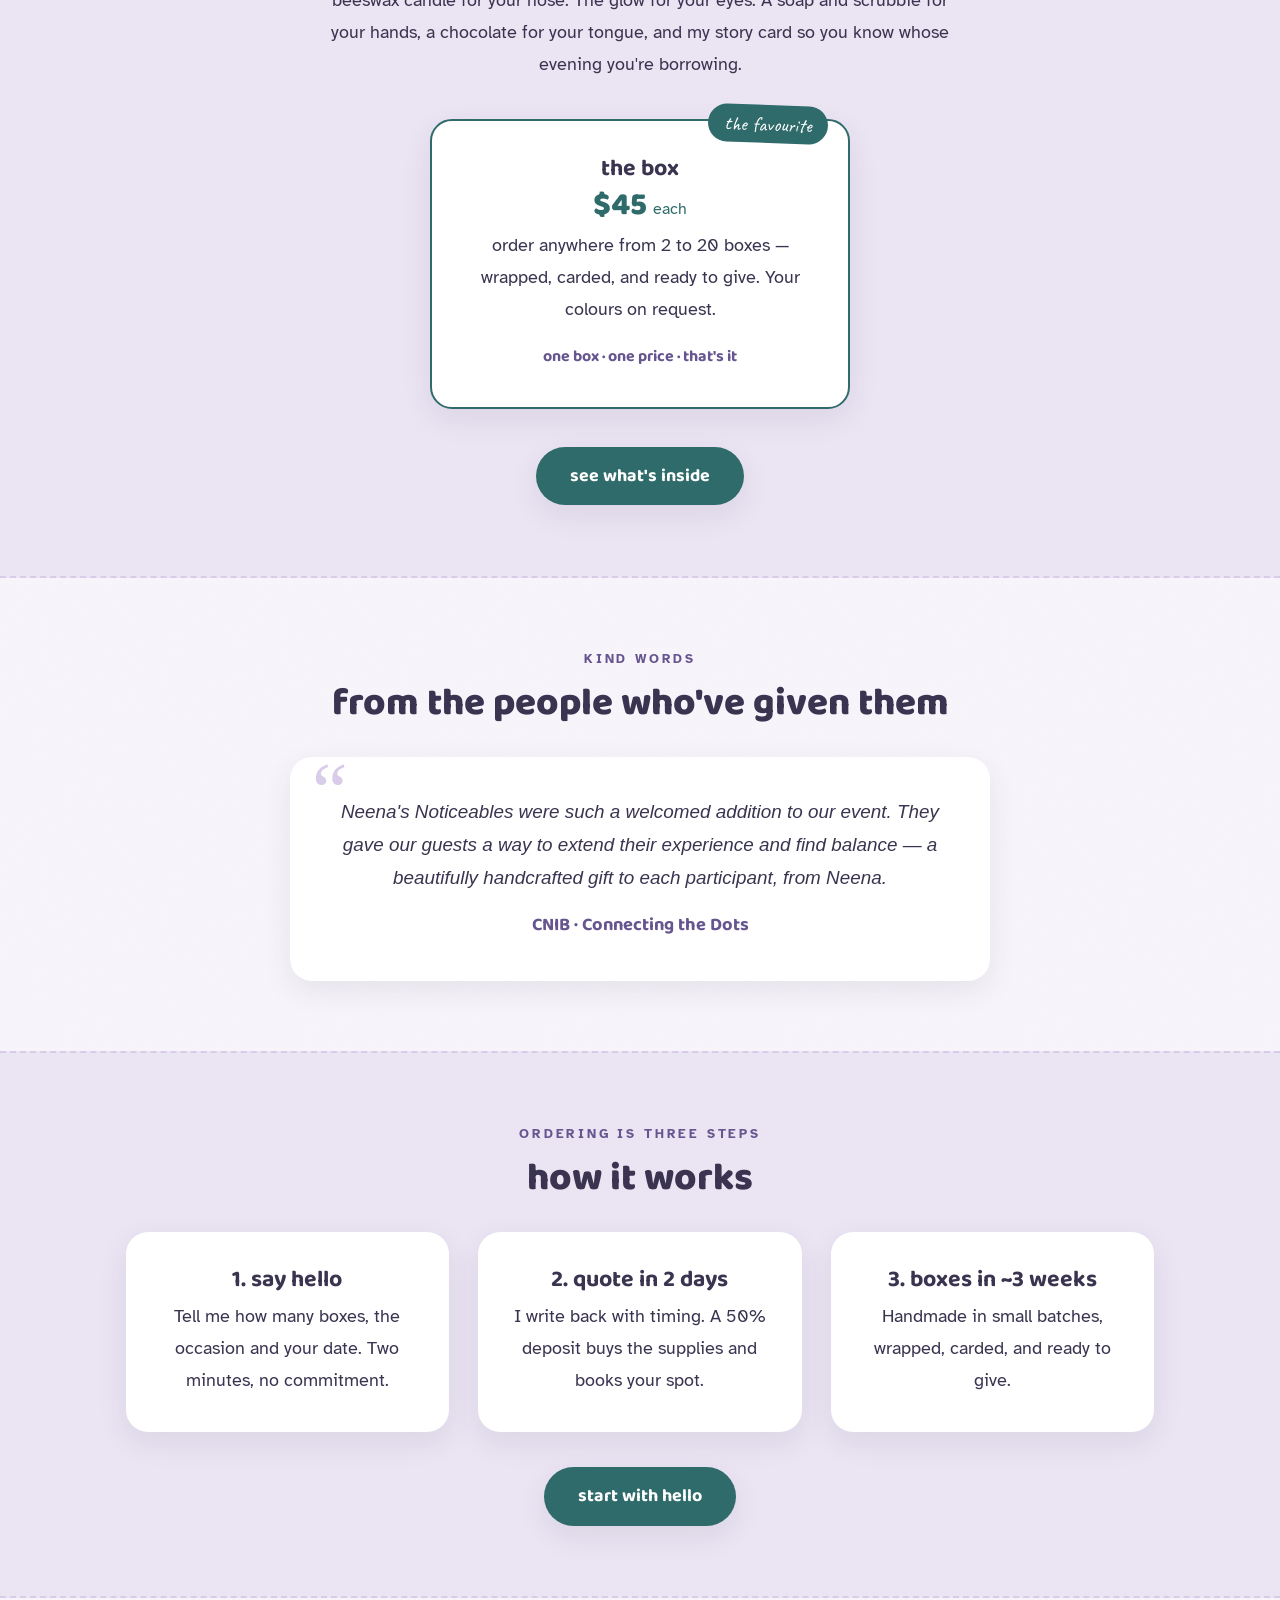
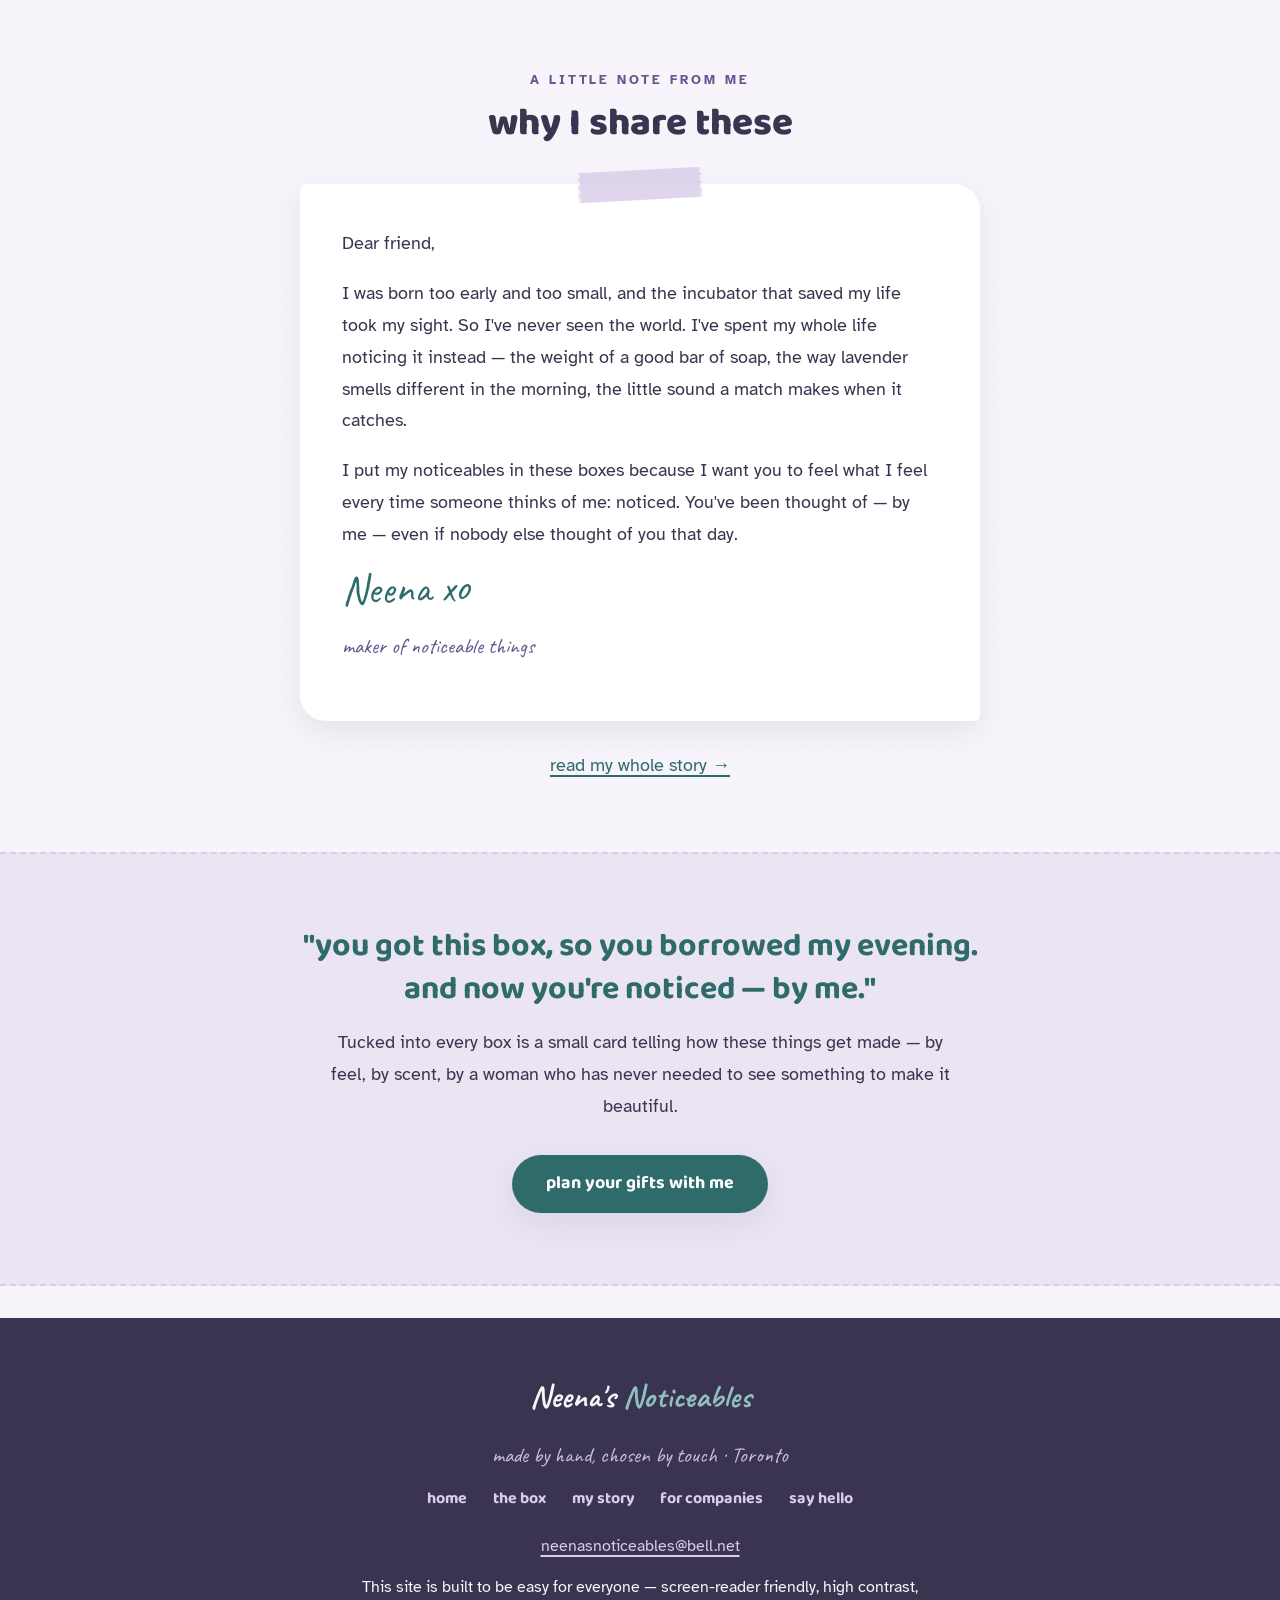
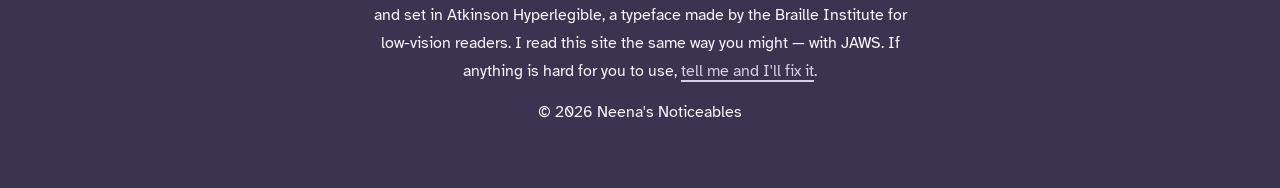
==== commit 3ca1f5d8: "Post-call corrections: flat $45 pricing 2-20 boxes (ODSP), born-blind story, hand-rolled beeswax, Ne" ====
--- a/index.html
+++ b/index.html
@@ -4,7 +4,7 @@
 <meta charset="UTF-8">
 <meta name="viewport" content="width=device-width, initial-scale=1.0">
 <title>Neena's Noticeables — handmade gifts you feel before you see</title>
-<meta name="description" content="One gift, handmade by Neena, a blind maker in Toronto: an evening of quiet, built for all five senses. From $38 per box at volume.">
+<meta name="description" content="One gift, handmade by Neena, a blind maker in Toronto: an evening of quiet, built for all five senses. $45 per box, order 2 to 20.">
 <meta property="og:title" content="Neena's Noticeables — gifts you feel before you see">
 <meta property="og:description" content="One gift, handmade by a blind maker in Toronto: an evening of quiet, built for all five senses. For teams, clients and events.">
 <meta property="og:url" content="https://www.neenasnoticeables.ca/">
@@ -46,7 +46,7 @@
         <p class="hello">hi, I'm Neena, and I make…</p>
         <h1>gifts you feel <span>before you see</span></h1>
         <svg class="squiggle" width="190" height="14" viewBox="0 0 190 14" aria-hidden="true" fill="none"><path d="M4 9 q 12 -9 24 0 t 24 0 t 24 0 t 24 0 t 24 0 t 24 0 t 24 0" stroke="currentColor" stroke-width="2.5" stroke-linecap="round"/></svg>
-        <p class="lede">I'm a maker in Toronto. When my sight faded, every other sense got louder — so everything I create is made by feel and by scent. My hands are very picky. If a piece doesn't feel right, it doesn't leave my table.</p>
+        <p class="lede">I'm a maker in Toronto. I've been blind since the day I was born, so I've never seen the world — I've always felt it, smelled it, and heard it. Everything I make is judged by my hands, and my hands are very picky. If a piece doesn't feel right, it doesn't leave my table.</p>
         <a class="btn" href="/collections.html">see the box</a>
         <a class="btn ghost" href="/companies.html" style="margin-left:0.9rem;">gifts for your team</a>
       </div>
@@ -87,10 +87,10 @@
     <p class="narrow">A "noticeable" is the thing most people rush past — and I can't explain noticing to you. I have to hand it to you. Every box is a little tour of the world the way I experience it.</p>
     <div class="cards" style="grid-template-columns:repeat(auto-fit,minmax(168px,1fr));gap:1.2rem;">
       <div class="card" style="padding:1.6rem 1.3rem;text-align:center;"><svg class="icon-doodle" width="36" height="36" viewBox="0 0 36 36" fill="none" aria-hidden="true"><rect x="8" y="12" width="20" height="14" rx="5" stroke="currentColor" stroke-width="2.4" transform="rotate(-4 8 12)"/><path d="M13 19 q 5 -4 11 0" stroke="currentColor" stroke-width="2" fill="none"/><circle cx="27" cy="10" r="1.6" fill="currentColor"/><circle cx="31" cy="14" r="1.2" fill="currentColor"/></svg><h3 style="font-size:1.2rem;">touch</h3><p style="font-size:0.98rem;">soap cut and judged by hand — made for yours</p></div>
-      <div class="card" style="padding:1.6rem 1.3rem;text-align:center;"><svg class="icon-doodle" width="36" height="36" viewBox="0 0 36 36" fill="none" aria-hidden="true"><rect x="12" y="16" width="12" height="15" rx="3.5" stroke="currentColor" stroke-width="2.4" transform="rotate(2 12 16)"/><path d="M18 8 q -1.6 3 0.8 5" stroke="currentColor" stroke-width="2" fill="none"/><ellipse cx="18.8" cy="6.5" rx="2" ry="3" fill="currentColor"/><path d="M27 12 q 3 3 0 7 M30 10 q 4 4.5 0 10" stroke="currentColor" stroke-width="1.8" fill="none"/></svg><h3 style="font-size:1.2rem;">scent</h3><p style="font-size:0.98rem;">a candle blended the way some people mix colours</p></div>
+      <div class="card" style="padding:1.6rem 1.3rem;text-align:center;"><svg class="icon-doodle" width="36" height="36" viewBox="0 0 36 36" fill="none" aria-hidden="true"><rect x="12" y="16" width="12" height="15" rx="3.5" stroke="currentColor" stroke-width="2.4" transform="rotate(2 12 16)"/><path d="M18 8 q -1.6 3 0.8 5" stroke="currentColor" stroke-width="2" fill="none"/><ellipse cx="18.8" cy="6.5" rx="2" ry="3" fill="currentColor"/><path d="M27 12 q 3 3 0 7 M30 10 q 4 4.5 0 10" stroke="currentColor" stroke-width="1.8" fill="none"/></svg><h3 style="font-size:1.2rem;">scent</h3><p style="font-size:0.98rem;">beeswax and essential oils — blended for your nose</p></div>
       <div class="card" style="padding:1.6rem 1.3rem;text-align:center;"><svg class="icon-doodle" width="36" height="36" viewBox="0 0 36 36" fill="none" aria-hidden="true"><rect x="7" y="9" width="20" height="20" rx="4" stroke="currentColor" stroke-width="2.4" transform="rotate(-3 7 9)"/><path d="M16.5 9.5 v18 M7.5 19 h19" stroke="currentColor" stroke-width="1.8"/><path d="M27 9 a 5 5 0 0 0 5 5 a 5 5 0 0 0 -5 5" stroke="currentColor" stroke-width="2" fill="none"/></svg><h3 style="font-size:1.2rem;">taste</h3><p style="font-size:0.98rem;">a chocolate I picked myself, for while the candle burns</p></div>
       <div class="card" style="padding:1.6rem 1.3rem;text-align:center;"><svg class="icon-doodle" width="36" height="36" viewBox="0 0 36 36" fill="none" aria-hidden="true"><rect x="6" y="20" width="16" height="9" rx="2.5" stroke="currentColor" stroke-width="2.2" transform="rotate(-5 6 20)"/><path d="M14 20 L 24 9" stroke="currentColor" stroke-width="2.4" stroke-linecap="round"/><ellipse cx="25.5" cy="7.5" rx="2.4" ry="3.2" fill="currentColor" transform="rotate(40 25.5 7.5)"/><path d="M30 12 q 2.5 1 3 3.4 M31 7 q 3 0.5 4 3" stroke="currentColor" stroke-width="1.8" fill="none" stroke-linecap="round"/></svg><h3 style="font-size:1.2rem;">sound</h3><p style="font-size:0.98rem;">the strike of the match, the first crackle</p></div>
-      <div class="card" style="padding:1.6rem 1.3rem;text-align:center;border:2.5px solid var(--teal);"><svg class="icon-doodle" style="color:var(--teal);" width="36" height="36" viewBox="0 0 36 36" fill="none" aria-hidden="true"><ellipse cx="18" cy="20" rx="5" ry="7.5" fill="currentColor" opacity="0.85"/><path d="M18 6 v4 M6 20 h4 M26 20 h4 M9.5 11 l3 3 M26.5 11 l-3 3 M9.5 29 l3 -3 M26.5 29 l-3 -3" stroke="currentColor" stroke-width="2.2" stroke-linecap="round"/></svg><h3 style="font-size:1.2rem;color:var(--teal);">sight</h3><p style="font-size:0.98rem;">the candle's glow. I can't see it — that part of the gift is yours.</p></div>
+      <div class="card" style="padding:1.6rem 1.3rem;text-align:center;border:2.5px solid var(--teal);"><svg class="icon-doodle" style="color:var(--teal);" width="36" height="36" viewBox="0 0 36 36" fill="none" aria-hidden="true"><ellipse cx="18" cy="20" rx="5" ry="7.5" fill="currentColor" opacity="0.85"/><path d="M18 6 v4 M6 20 h4 M26 20 h4 M9.5 11 l3 3 M26.5 11 l-3 3 M9.5 29 l3 -3 M26.5 29 l-3 -3" stroke="currentColor" stroke-width="2.2" stroke-linecap="round"/></svg><h3 style="font-size:1.2rem;color:var(--teal);">sight</h3><p style="font-size:0.98rem;">the candle's glow. I've never seen one — that part of the gift is yours.</p></div>
     </div>
   </div>
 </section>
@@ -99,22 +99,13 @@
   <div class="wrap center">
     <span class="eyebrow">what I make</span>
     <h2>one gift: a slow evening</h2>
-    <p class="narrow">I make one box and I make it perfectly. The match for your ears. The candle for your nose. The glow for your eyes. A soap and scrubbie for your hands, a chocolate for your tongue, and my story card so you know whose evening you're borrowing. The only question is how many you'd like to give.</p>
-    <div class="cards">
-      <article class="card">
-        <h3>12–24 boxes</h3>
+    <p class="narrow">I make one box and I make it perfectly. The match for your ears. My hand-rolled beeswax candle for your nose. The glow for your eyes. A soap and scrubbie for your hands, a chocolate for your tongue, and my story card so you know whose evening you're borrowing.</p>
+    <div class="cards" style="grid-template-columns:minmax(260px,420px);justify-content:center;">
+      <article class="card featured">
+        <h3>the box</h3>
         <p class="price">$45 <small style="font-size:1rem;font-family:'Atkinson Hyperlegible',sans-serif;font-weight:400;">each</small></p>
-        <p>the standard box, wrapped and ready to give</p>
-      </article>
-      <article class="card">
-        <h3>25–49 boxes</h3>
-        <p class="price">$42 <small style="font-size:1rem;font-family:'Atkinson Hyperlegible',sans-serif;font-weight:400;">each</small></p>
-        <p>plus ribbon and tags in your company colours</p>
-      </article>
-      <article class="card featured">
-        <h3>50+ boxes</h3>
-        <p class="price">$38 <small style="font-size:1rem;font-family:'Atkinson Hyperlegible',sans-serif;font-weight:400;">each</small></p>
-        <p>your colours throughout, a story blurb for your internal comms, GTA delivery included</p>
+        <p>order anywhere from 2 to 20 boxes — wrapped, carded, and ready to give. Your colours on request.</p>
+        <p class="min">one box · one price · that's it</p>
       </article>
     </div>
     <p style="margin-top:2.4rem;"><a class="btn" href="/collections.html">see what's inside</a></p>
@@ -137,8 +128,8 @@
     <span class="eyebrow">ordering is three steps</span>
     <h2>how it works</h2>
     <div class="cards" style="margin-top:2rem;">
-      <div class="card"><h3>1. say hello</h3><p>Tell me your headcount, occasion and date. Two minutes, no commitment.</p></div>
-      <div class="card"><h3>2. quote in 2 days</h3><p>I write back with your price and timing. A 50% deposit buys the supplies and books your spot.</p></div>
+      <div class="card"><h3>1. say hello</h3><p>Tell me how many boxes, the occasion and your date. Two minutes, no commitment.</p></div>
+      <div class="card"><h3>2. quote in 2 days</h3><p>I write back with timing. A 50% deposit buys the supplies and books your spot.</p></div>
       <div class="card"><h3>3. boxes in ~3 weeks</h3><p>Handmade in small batches, wrapped, carded, and ready to give.</p></div>
     </div>
     <p style="margin-top:2.2rem;"><a class="btn" href="/contact.html">start with hello</a></p>
@@ -151,8 +142,8 @@
     <h2>why I share these</h2>
     <div class="letter-card">
       <p>Dear friend,</p>
-      <p>When my sight faded, everything else got louder. The weight of a good bar of soap. The way lavender smells different in the morning. The little sound a match makes when it catches. Losing my sight didn't take my senses — it turned the rest of them all the way up.</p>
-      <p>I put my noticeables in these boxes because you can't explain noticing to someone. You have to hand it to them.</p>
+      <p>I was born too early and too small, and the incubator that saved my life took my sight. So I've never seen the world. I've spent my whole life noticing it instead — the weight of a good bar of soap, the way lavender smells different in the morning, the little sound a match makes when it catches.</p>
+      <p>I put my noticeables in these boxes because I want you to feel what I feel every time someone thinks of me: noticed. You've been thought of — by me — even if nobody else thought of you that day.</p>
       <p class="signature" aria-label="Signed, Neena">Neena xo</p>
       <p class="sigrole">maker of noticeable things</p>
     </div>
@@ -162,8 +153,8 @@
 
 <section class="band">
   <div class="wrap center">
-    <p class="bigquote">"you're not giving fifty candles.<br>you're giving fifty slow evenings."</p>
-    <p class="narrow">Tucked into every box is a small card telling how these things get made — by feel, by scent, by a woman who refused to stop making beautiful things.</p>
+    <p class="bigquote">"you got this box, so you borrowed my evening.<br>and now you're noticed — by me."</p>
+    <p class="narrow">Tucked into every box is a small card telling how these things get made — by feel, by scent, by a woman who has never needed to see something to make it beautiful.</p>
     <p style="margin-top:2rem;"><a class="btn" href="/contact.html">plan your gifts with me</a></p>
   </div>
 </section>
@@ -175,7 +166,7 @@
     <p class="hand" style="font-size:1.35rem;color:#C9BEDD;">made by hand, chosen by touch · Toronto</p>
     <nav aria-label="Footer"><a href="/">home</a><a href="/collections.html">the box</a><a href="/story.html">my story</a><a href="/companies.html">for companies</a><a href="/contact.html">say hello</a></nav>
     <p><a href="mailto:neenasnoticeables@bell.net">neenasnoticeables@bell.net</a></p>
-    <p style="max-width:560px;margin:0.8rem auto;">This site is built to be easy for everyone — screen-reader friendly, high contrast, and set in Atkinson Hyperlegible, a typeface made by the Braille Institute for low-vision readers like me. If anything is hard for you to use, <a href="mailto:neenasnoticeables@bell.net">tell me and I'll fix it</a>.</p>
+    <p style="max-width:560px;margin:0.8rem auto;">This site is built to be easy for everyone — screen-reader friendly, high contrast, and set in Atkinson Hyperlegible, a typeface made by the Braille Institute for low-vision readers. I read this site the same way you might — with JAWS. If anything is hard for you to use, <a href="mailto:neenasnoticeables@bell.net">tell me and I'll fix it</a>.</p>
     <p>&copy; 2026 Neena's Noticeables</p>
   </div>
 </footer>
